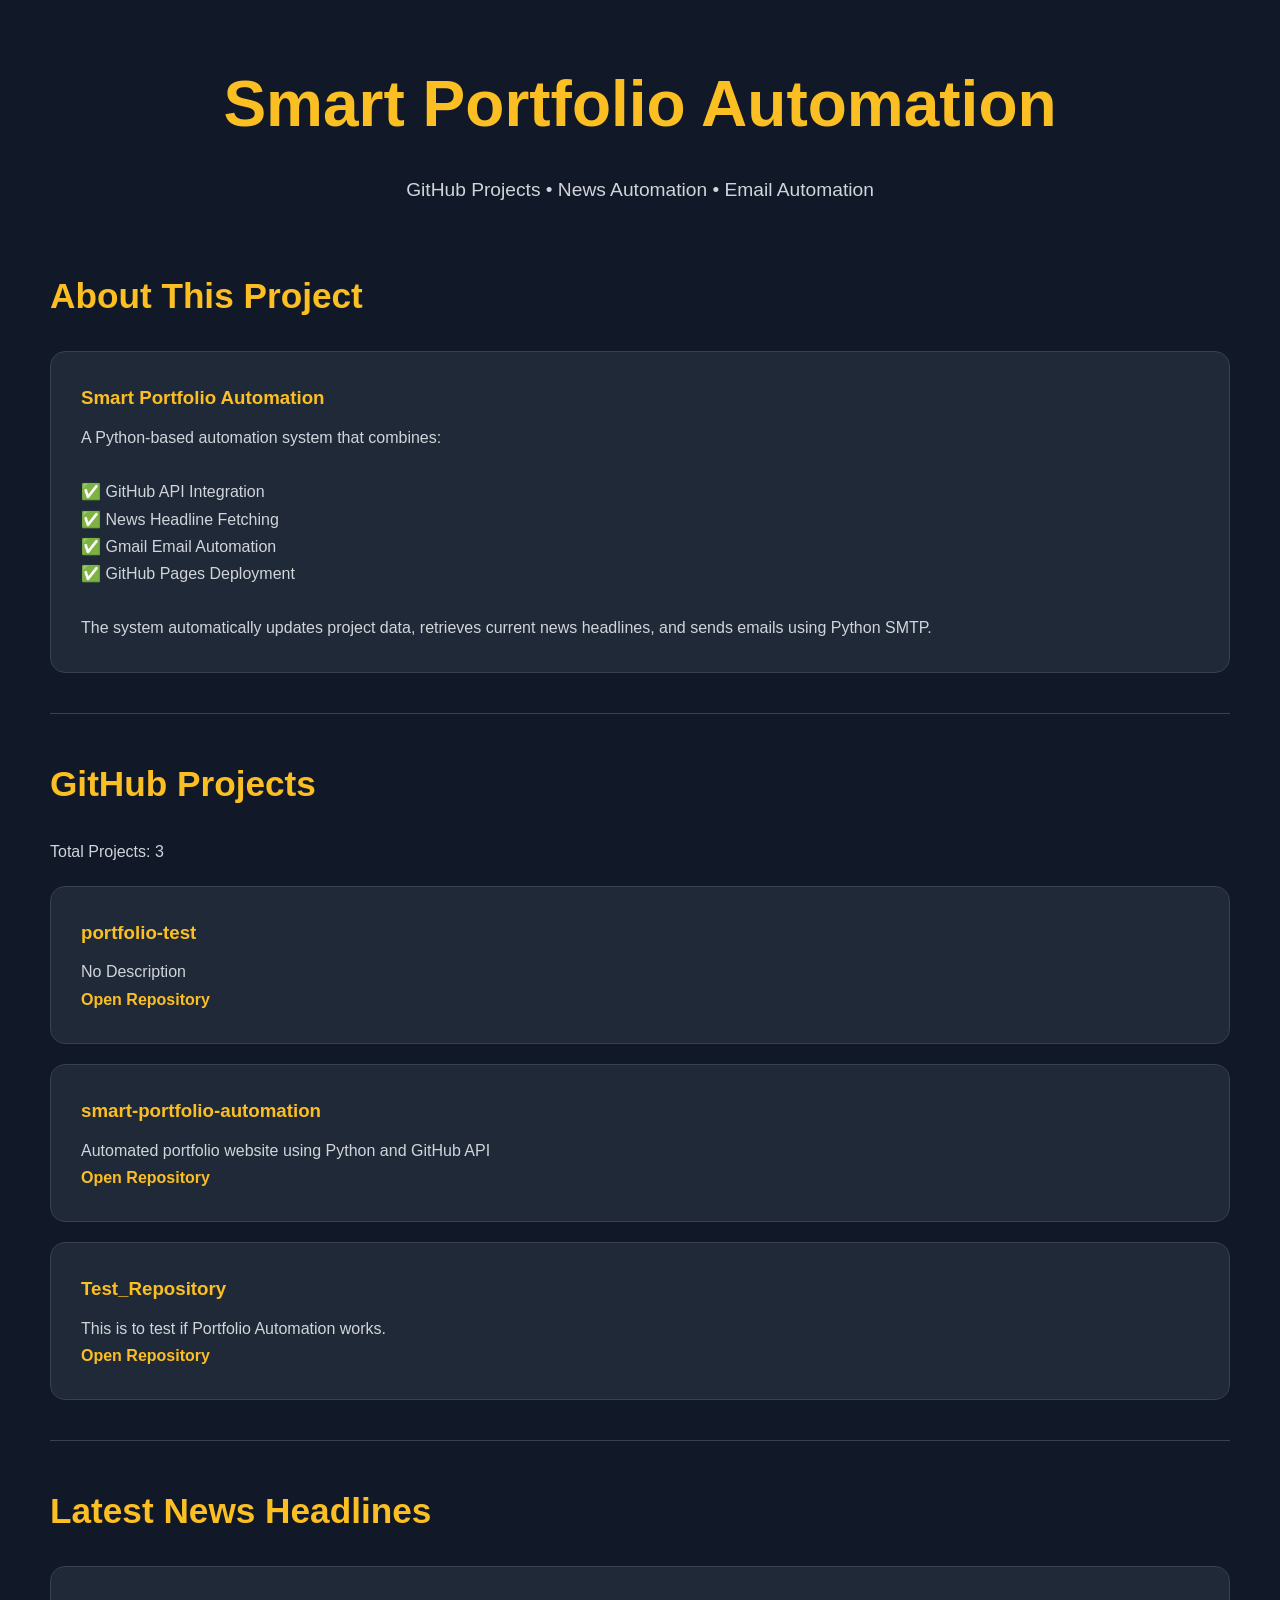
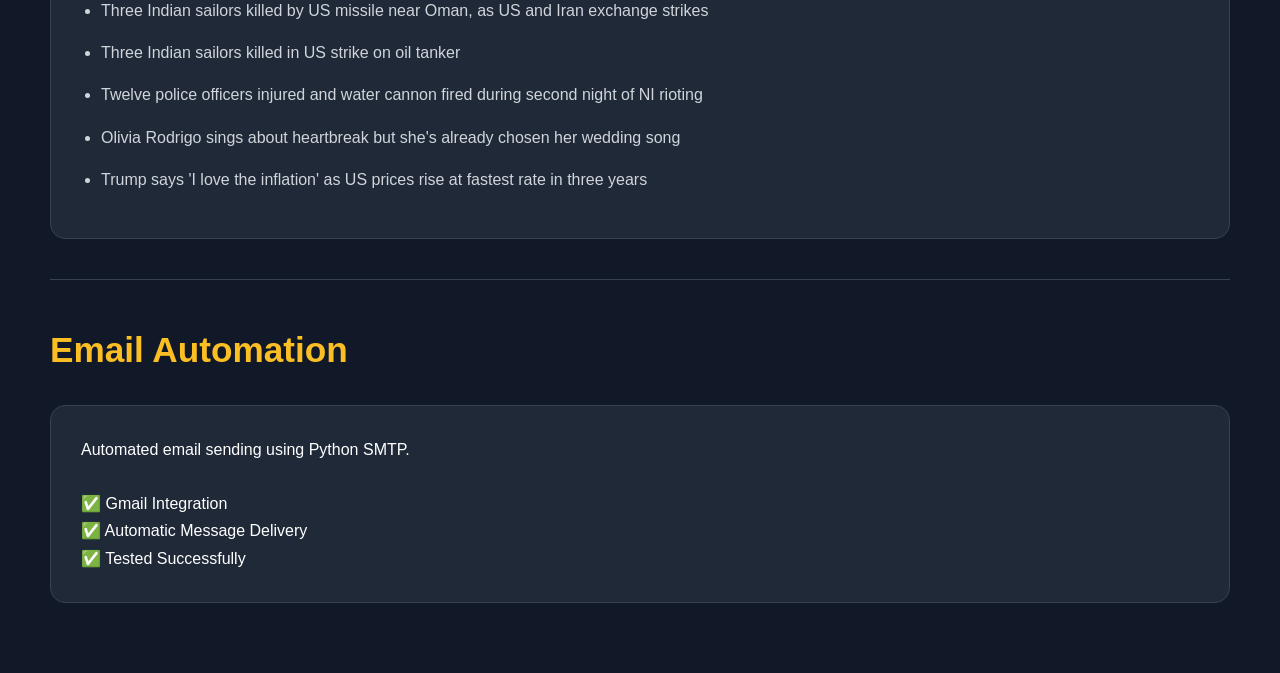
==== index.html @ f4a02d8a "Add project description card" ====
<!DOCTYPE html>
<html>

<head>

<title>
Smart Portfolio Automation
</title>

<link
rel="stylesheet"
href="style.css">

</head>

<body>

<header class="hero">

<h1>
Smart Portfolio Automation
</h1>

<p class="subtitle">
GitHub Projects • News Automation • Email Automation
</p>

</header>

<!-- ABOUT PROJECT -->

<section>

<h2>
About This Project
</h2>

<div class="project-card">

<h3>
Smart Portfolio Automation
</h3>

<p>
A Python-based automation system that combines:
</p>

<br>

<p>✅ GitHub API Integration</p>
<p>✅ News Headline Fetching</p>
<p>✅ Gmail Email Automation</p>
<p>✅ GitHub Pages Deployment</p>

<br>

<p>
The system automatically updates project data, retrieves current news headlines, and sends emails using Python SMTP.
</p>

</div>

</section>

<hr>

<!-- GITHUB PROJECTS -->

<section>

<h2>
GitHub Projects
</h2>

<p id="count"></p>

<div id="projects-container">
</div>

</section>

<hr>

<!-- NEWS -->

<section>

<h2>
Latest News Headlines
</h2>

<div id="news-container">
</div>

</section>

<hr>

<!-- EMAIL AUTOMATION -->

<section>

<h2>
Email Automation
</h2>

<div class="email-box">

<p>
Automated email sending using Python SMTP.
</p>

<br>

<p>✅ Gmail Integration</p>
<p>✅ Automatic Message Delivery</p>
<p>✅ Tested Successfully</p>

</div>

</section>

<script src="script.js"></script>

</body>

</html>
---- style.css ----
*{
margin:0;
padding:0;
box-sizing:border-box;
}

body{

font-family:Segoe UI,sans-serif;

background:#111827;

color:white;

line-height:1.7;

padding:50px;

}

.hero{

text-align:center;

margin-bottom:60px;

}

.hero h1{

font-size:4rem;

color:#fbbf24;

margin-bottom:15px;

}

.subtitle{

font-size:1.2rem;

color:#d1d5db;

}

h2{

margin-bottom:25px;

color:#fbbf24;

font-size:2.2rem;

}

#count{

margin-bottom:20px;

color:#d1d5db;

}

.project-card,
.email-box{

background:#1f2937;

padding:30px;

border-radius:15px;

border:1px solid #374151;

margin-bottom:20px;

transition:0.3s;

}

.project-card:hover{

transform:translateY(-5px);

}

.project-card h3{

color:#fbbf24;

margin-bottom:10px;

}

.project-card p{

color:#d1d5db;

}

a{

color:#fbbf24;

text-decoration:none;

font-weight:bold;

}

ul{

padding-left:20px;

}

li{

margin-bottom:15px;

color:#d1d5db;

}

hr{

border:none;

height:1px;

background:#374151;

margin:40px 0;

}

@media(max-width:768px){

.hero h1{

font-size:2.5rem;

}

h2{

font-size:1.8rem;

}

}
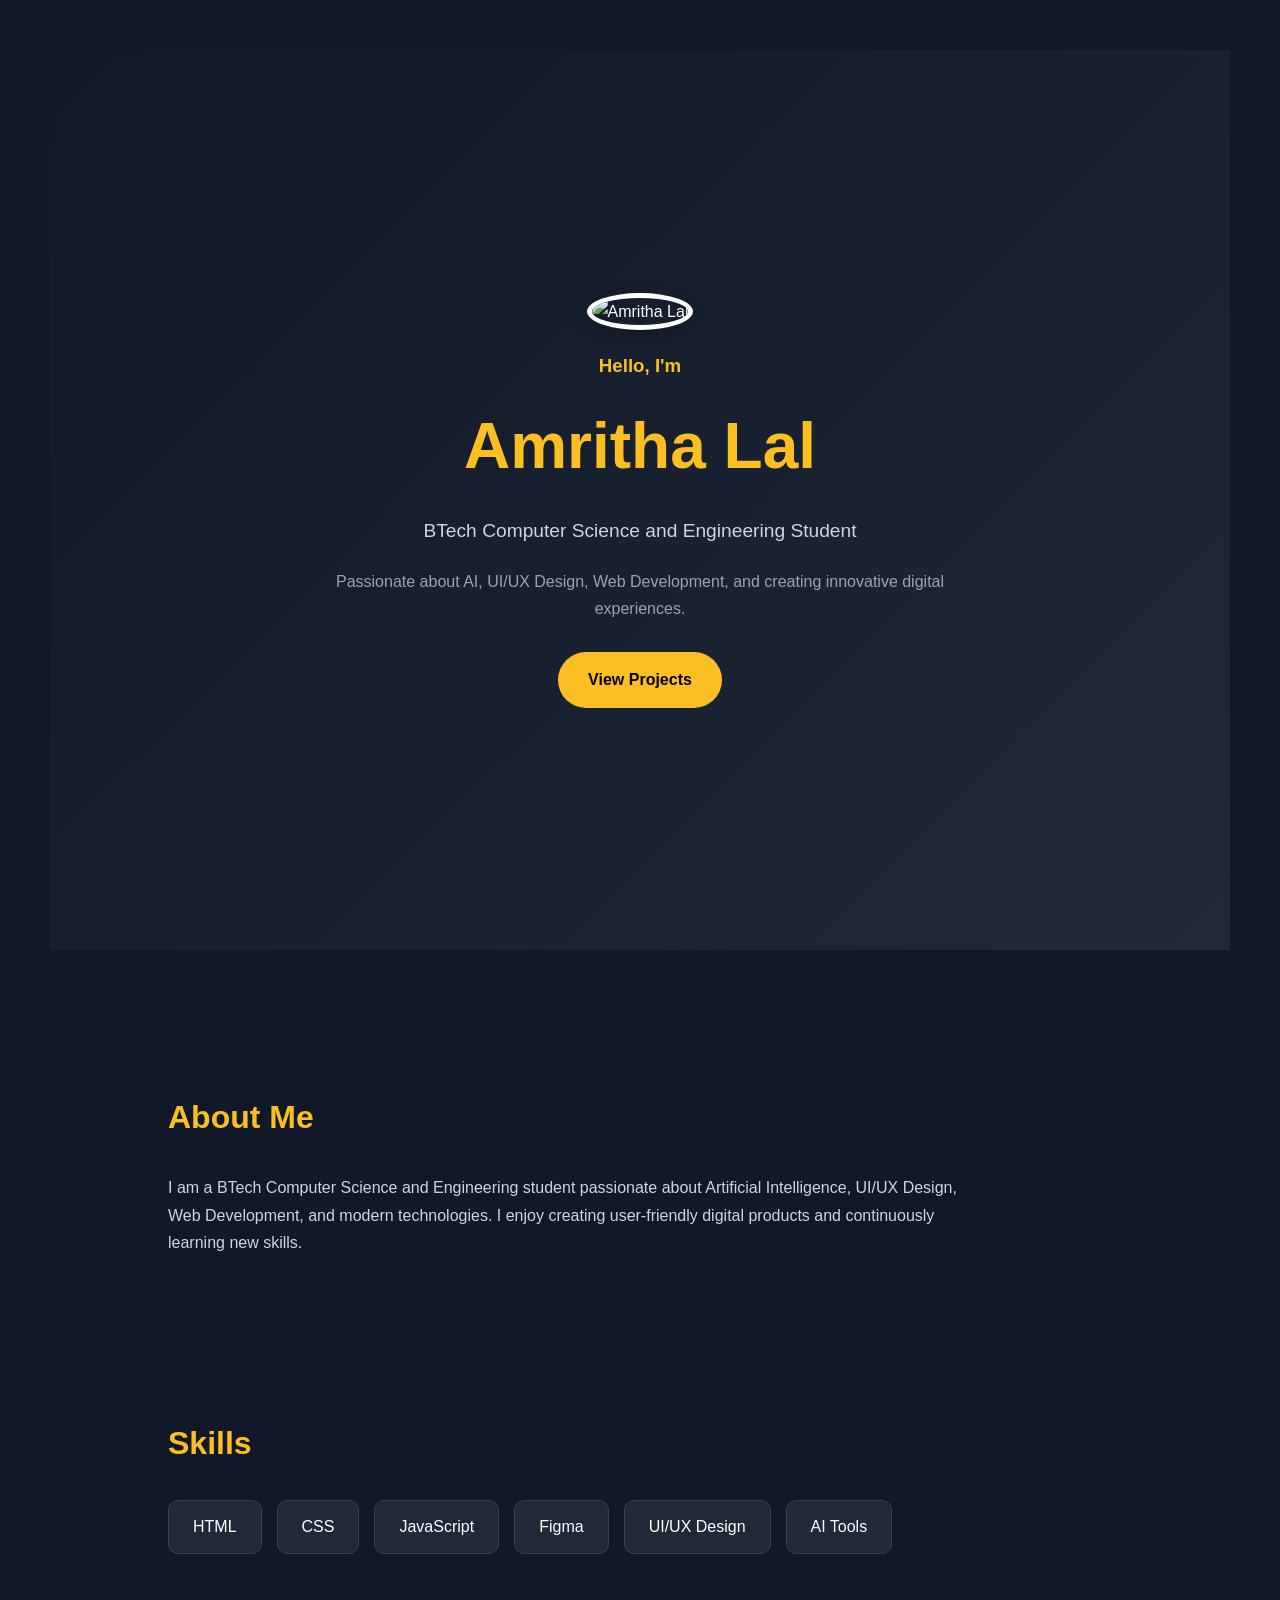
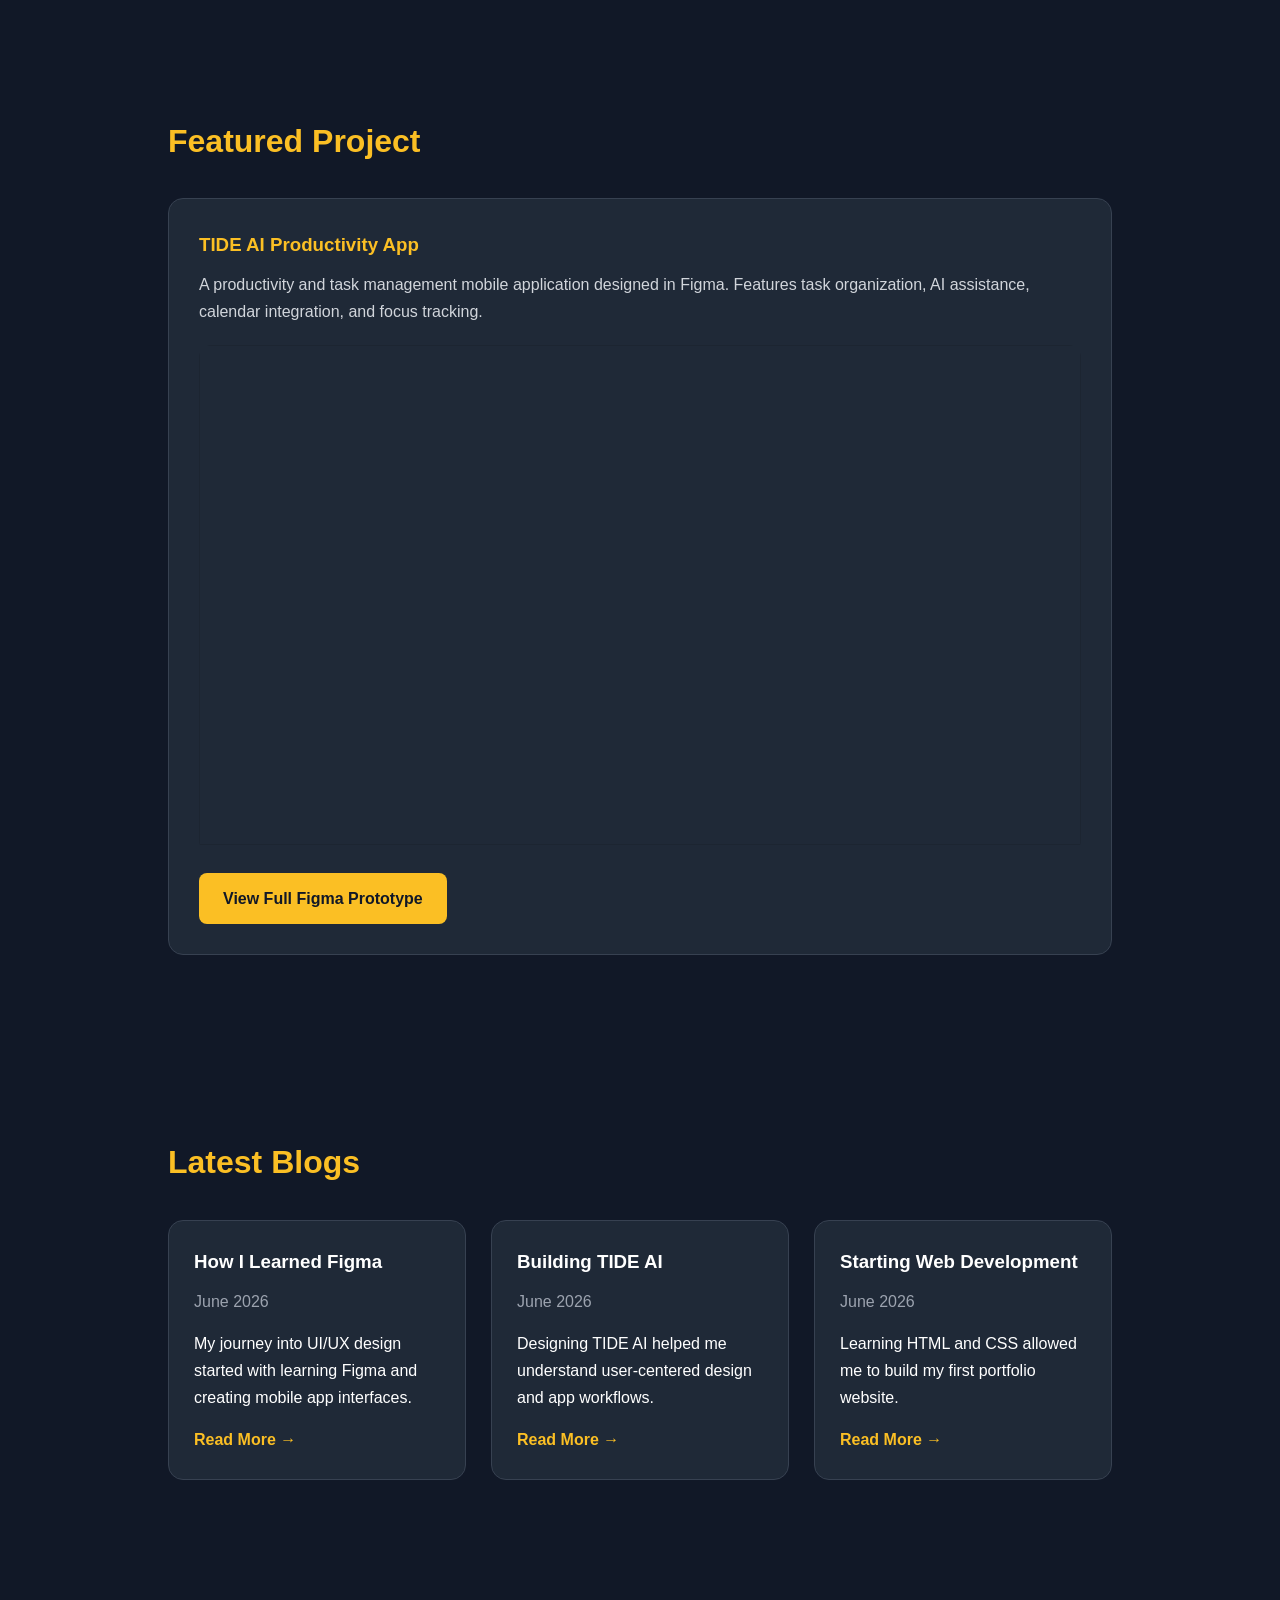
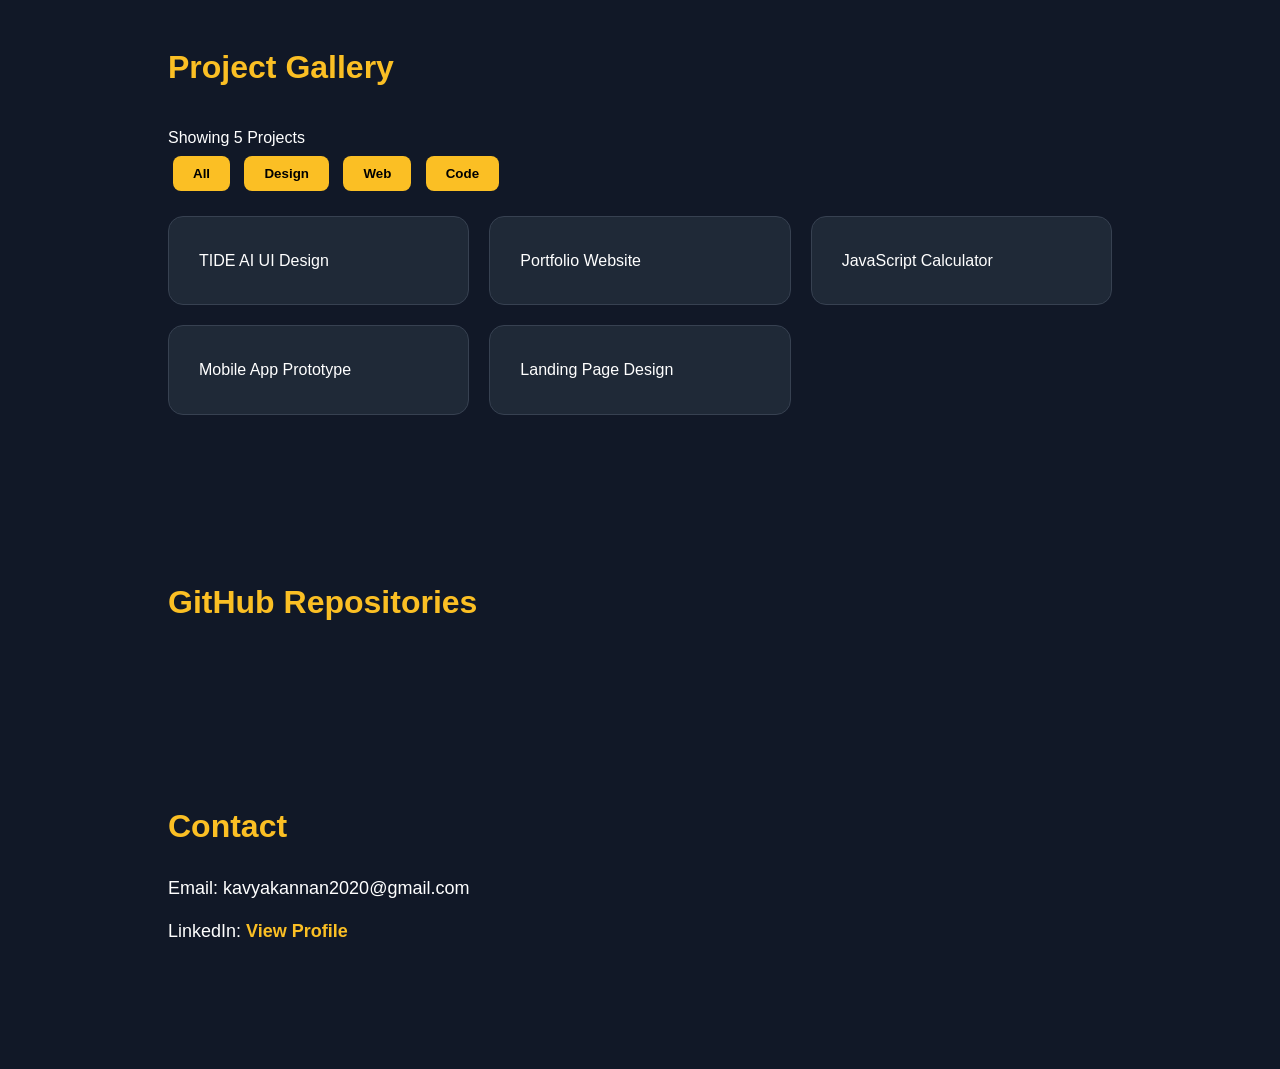
==== commit 73ebb32f: "Session 3 Project Complete" ====
--- a/index.html
+++ b/index.html
@@ -1,127 +1,251 @@
 <!DOCTYPE html>
-<html>
-
+<html lang="en">
 <head>
-
-<title>
-Smart Portfolio Automation
-</title>
-
-<link
-rel="stylesheet"
-href="style.css">
-
+    <meta charset="UTF-8">
+    <meta name="viewport" content="width=device-width, initial-scale=1.0">
+    <title>Amritha Lal | Portfolio</title>
+    <link rel="stylesheet" href="style.css">
 </head>
-
 <body>
 
-<header class="hero">
-
-<h1>
-Smart Portfolio Automation
-</h1>
-
-<p class="subtitle">
-GitHub Projects • News Automation • Email Automation
-</p>
-
-</header>
-
-<!-- ABOUT PROJECT -->
-
-<section>
-
-<h2>
-About This Project
-</h2>
-
-<div class="project-card">
-
-<h3>
-Smart Portfolio Automation
-</h3>
-
-<p>
-A Python-based automation system that combines:
-</p>
-
-<br>
-
-<p>✅ GitHub API Integration</p>
-<p>✅ News Headline Fetching</p>
-<p>✅ Gmail Email Automation</p>
-<p>✅ GitHub Pages Deployment</p>
-
-<br>
-
-<p>
-The system automatically updates project data, retrieves current news headlines, and sends emails using Python SMTP.
-</p>
-
-</div>
-
+    <!-- HERO SECTION -->
+    <header class="hero">
+
+        <div class="hero-content">
+            <img src="profile.jpeg" alt="Amritha Lal" class="profile-image">
+            <h3>Hello, I'm</h3>
+            <h1>Amritha Lal</h1>
+
+            <p class="subtitle">
+                BTech Computer Science and Engineering Student
+            </p>
+
+            <p class="description">
+                Passionate about AI, UI/UX Design, Web Development,
+                and creating innovative digital experiences.
+            </p>
+
+            <a href="#projects" class="btn">
+                View Projects
+            </a>
+        </div>
+
+    </header>
+
+    <!-- ABOUT -->
+
+    <section id="about">
+
+        <h2>About Me</h2>
+
+        <p>
+            I am a BTech Computer Science and Engineering student passionate
+            about Artificial Intelligence, UI/UX Design,
+            Web Development, and modern technologies.
+            I enjoy creating user-friendly digital products
+            and continuously learning new skills.
+        </p>
+
+    </section>
+
+    <!-- SKILLS -->
+
+    <section id="skills">
+
+        <h2>Skills</h2>
+
+        <div class="skills-container">
+
+            <div class="skill">HTML</div>
+
+            <div class="skill">CSS</div>
+
+            <div class="skill">JavaScript</div>
+
+            <div class="skill">Figma</div>
+
+            <div class="skill">UI/UX Design</div>
+
+            <div class="skill">AI Tools</div>
+
+        </div>
+
+    </section>
+
+    <!-- PROJECT -->
+
+    <section id="projects">
+    <h2>Featured Project</h2>
+
+    <div class="project-card">
+
+        <h3>TIDE AI Productivity App</h3>
+
+        <p>
+            A productivity and task management mobile application
+            designed in Figma. Features task organization,
+            AI assistance, calendar integration, and focus tracking.
+        </p>
+
+        <div class="figma-preview">
+
+            <iframe
+                style="border: 1px solid rgba(0, 0, 0, 0.1);"
+                width="100%"
+                height="500"
+                src="https://embed.figma.com/design/kpO2kgV4t8F4c7UtxzpfM2/Session-1?node-id=0-1&embed-host=share"
+                allowfullscreen>
+            </iframe>
+
+        </div>
+
+        <a href="https://www.figma.com/design/kpO2kgV4t8F4c7UtxzpfM2/Session-1?node-id=0-1&t=EP7rUoiuEXDJyoT5-1"
+           target="_blank"
+           class="figma-btn">
+           View Full Figma Prototype
+        </a>
+
+    </div>
 </section>
 
-<hr>
-
-<!-- GITHUB PROJECTS -->
-
-<section>
-
-<h2>
-GitHub Projects
-</h2>
-
-<p id="count"></p>
-
-<div id="projects-container">
-</div>
+    <!-- BLOG -->
+
+    <section id="blog">
+
+        <h2>Latest Blogs</h2>
+
+        <div class="blog-grid">
+
+            <div class="blog-card">
+
+                <h3>How I Learned Figma</h3>
+
+                <p class="date">June 2026</p>
+
+                <p>
+                    My journey into UI/UX design started
+                    with learning Figma and creating
+                    mobile app interfaces.
+                </p>
+
+                <a href="#">Read More →</a>
+
+            </div>
+
+            <div class="blog-card">
+
+                <h3>Building TIDE AI</h3>
+
+                <p class="date">June 2026</p>
+
+                <p>
+                    Designing TIDE AI helped me understand
+                    user-centered design and app workflows.
+                </p>
+
+                <a href="#">Read More →</a>
+
+            </div>
+
+            <div class="blog-card">
+
+                <h3>Starting Web Development</h3>
+
+                <p class="date">June 2026</p>
+
+                <p>
+                    Learning HTML and CSS allowed me
+                    to build my first portfolio website.
+                </p>
+
+                <a href="#">Read More →</a>
+
+            </div>
+
+        </div>
+
+    </section>
+
+    <section id="gallery">
+
+    <h2>Project Gallery</h2>
+
+    <p id="project-count"></p>
+
+    <div class="filter-buttons">
+
+        <button onclick="filterProjects('all')">
+            All
+        </button>
+
+        <button onclick="filterProjects('design')">
+            Design
+        </button>
+
+        <button onclick="filterProjects('web')">
+            Web
+        </button>
+
+        <button onclick="filterProjects('code')">
+            Code
+        </button>
+
+    </div>
+
+    <div class="gallery-grid">
+
+        <div class="gallery-card design">
+            TIDE AI UI Design
+        </div>
+
+        <div class="gallery-card web">
+            Portfolio Website
+        </div>
+
+        <div class="gallery-card code">
+            JavaScript Calculator
+        </div>
+
+        <div class="gallery-card design">
+            Mobile App Prototype
+        </div>
+
+        <div class="gallery-card web">
+            Landing Page Design
+        </div>
+
+    </div>
 
 </section>
 
-<hr>
-
-<!-- NEWS -->
-
-<section>
-
-<h2>
-Latest News Headlines
-</h2>
-
-<div id="news-container">
-</div>
+<section id="github-projects">
+
+    <h2>GitHub Repositories</h2>
+
+    <p id="repo-count"></p>
+
+    <div id="repo-container"></div>
 
 </section>
-
-<hr>
-
-<!-- EMAIL AUTOMATION -->
-
-<section>
-
-<h2>
-Email Automation
-</h2>
-
-<div class="email-box">
-
-<p>
-Automated email sending using Python SMTP.
-</p>
-
-<br>
-
-<p>✅ Gmail Integration</p>
-<p>✅ Automatic Message Delivery</p>
-<p>✅ Tested Successfully</p>
-
-</div>
-
-</section>
+    <!-- CONTACT -->
+
+    <section id="contact">
+
+        <h2>Contact</h2>
+
+       <div><p>Email: kavyakannan2020@gmail.com</p></div> 
+
+        <div><p>
+    LinkedIn:
+    <a href="https://www.linkedin.com/in/amritha-lal-8558aa262"
+       target="_blank">
+       View Profile
+    </a>
+</p></div> 
+
+
+    </section>
 
 <script src="script.js"></script>
-
 </body>
-
 </html>
--- a/style.css
+++ b/style.css
@@ -1,3 +1,280 @@
+*{
+    margin:0;
+    padding:0;
+    box-sizing:border-box;
+}
+
+html{
+    scroll-behavior:smooth;
+}
+
+body{
+    font-family:Segoe UI, sans-serif;
+    background:#111827;
+    color:white;
+    line-height:1.7;
+}
+
+/* HERO */
+
+.hero{
+    min-height:100vh;
+    display:flex;
+    justify-content:center;
+    align-items:center;
+    text-align:center;
+    padding:40px;
+    background:linear-gradient(
+    135deg,
+    #111827,
+    #1f2937
+    );
+}
+
+.profile-image{
+    width:180px;
+    height:180px;
+    object-fit:cover;
+    border-radius:50%;
+    border:5px solid #ffffff;
+    box-shadow:0 4px 15px rgba(0,0,0,0.2);
+    margin-bottom:20px;
+}
+
+.hero-content{
+    max-width:700px;
+     color:white;
+}
+
+.hero h3{
+    color:#fbbf24;
+    margin-bottom:10px;
+}
+
+.hero h1{
+    font-size:4rem;
+    margin-bottom:15px;
+}
+
+.subtitle{
+    font-size:1.4rem;
+    color:#d1d5db;
+}
+
+.description{
+    margin-top:20px;
+    margin-bottom:30px;
+    color:#9ca3af;
+}
+
+.btn{
+    display:inline-block;
+    padding:14px 30px;
+    background:#fbbf24;
+    color:black;
+    text-decoration:none;
+    border-radius:30px;
+    font-weight:bold;
+}
+
+/* SECTIONS */
+
+section{
+    padding:80px 10%;
+}
+
+section h2{
+    margin-bottom:30px;
+    font-size:2rem;
+    color:#fbbf24;
+}
+
+/* ABOUT */
+
+#about p{
+    max-width:800px;
+    color:#d1d5db;
+}
+
+/* SKILLS */
+
+.skills-container{
+    display:flex;
+    flex-wrap:wrap;
+    gap:15px;
+}
+
+.skill{
+    background:#1f2937;
+    padding:12px 24px;
+    border-radius:10px;
+    border:1px solid #374151;
+}
+
+/* PROJECT */
+
+.project-card{
+    background:#1f2937;
+    padding:25px;
+    border-radius:15px;
+    border:1px solid #374151;
+}
+
+.project-card h3{
+    margin-bottom:15px;
+    color:#fbbf24;
+}
+
+/* BLOG */
+
+.blog-grid{
+    display:grid;
+    grid-template-columns:
+    repeat(auto-fit,minmax(280px,1fr));
+    gap:25px;
+}
+
+.blog-card{
+    background:#1f2937;
+    padding:25px;
+    border-radius:15px;
+    border:1px solid #374151;
+    transition:0.3s;
+}
+
+.blog-card:hover{
+    transform:translateY(-5px);
+}
+
+.blog-card h3{
+    margin-bottom:10px;
+}
+
+.date{
+    color:#9ca3af;
+    margin-bottom:15px;
+}
+
+.blog-card a{
+    display:inline-block;
+    margin-top:15px;
+    color:#fbbf24;
+    text-decoration:none;
+    font-weight:bold;
+}
+
+/* CONTACT */
+
+/* CONTACT SECTION */
+
+#contact{
+    padding: 60px 10%;
+}
+
+#contact h2{
+    color: #fbbf24;
+    margin-bottom: 20px;
+}
+
+#contact p{
+    margin-bottom: 12px;
+    font-size: 18px;
+}
+
+#contact a{
+    color: #fbbf24;
+    text-decoration: none;
+}
+
+#contact a:hover{
+    text-decoration: underline;
+}
+
+/* MOBILE */
+
+@media(max-width:768px){
+
+.hero h1{
+    font-size:2.5rem;
+}
+
+.subtitle{
+    font-size:1.1rem;
+}
+
+section{
+    padding:60px 8%;
+}
+
+}
+/* GALLERY */
+
+.filter-buttons{
+    margin-bottom:20px;
+}
+
+.filter-buttons button{
+    padding:10px 20px;
+    margin:5px;
+    border:none;
+    border-radius:8px;
+    cursor:pointer;
+    background:#fbbf24;
+    font-weight:bold;
+}
+
+.gallery-grid{
+    display:grid;
+    grid-template-columns:
+    repeat(auto-fit,minmax(250px,1fr));
+    gap:20px;
+}
+
+.gallery-card{
+    background:#1f2937;
+    padding:30px;
+    border-radius:15px;
+    border:1px solid #374151;
+    transition:0.3s;
+}
+
+.gallery-card{
+    background:#1f2937;
+    padding:30px;
+    border-radius:15px;
+    border:1px solid #374151;
+    transition:all 0.4s ease;
+}
+
+.hide{
+    opacity:0;
+    transform:scale(0.9);
+    pointer-events:none;
+    position:absolute;
+}
+/* FIGMA EMBED */
+
+.figma-preview{
+    margin-top:20px;
+    margin-bottom:20px;
+    border-radius:12px;
+    overflow:hidden;
+}
+
+.figma-btn{
+    display:inline-block;
+    background:#fbbf24;
+    color:#111827;
+    text-decoration:none;
+    padding:12px 24px;
+    border-radius:8px;
+    font-weight:bold;
+    transition:0.3s;
+}
+
+.figma-btn:hover{
+    transform:translateY(-2px);
+}
 *{
 margin:0;
 padding:0;
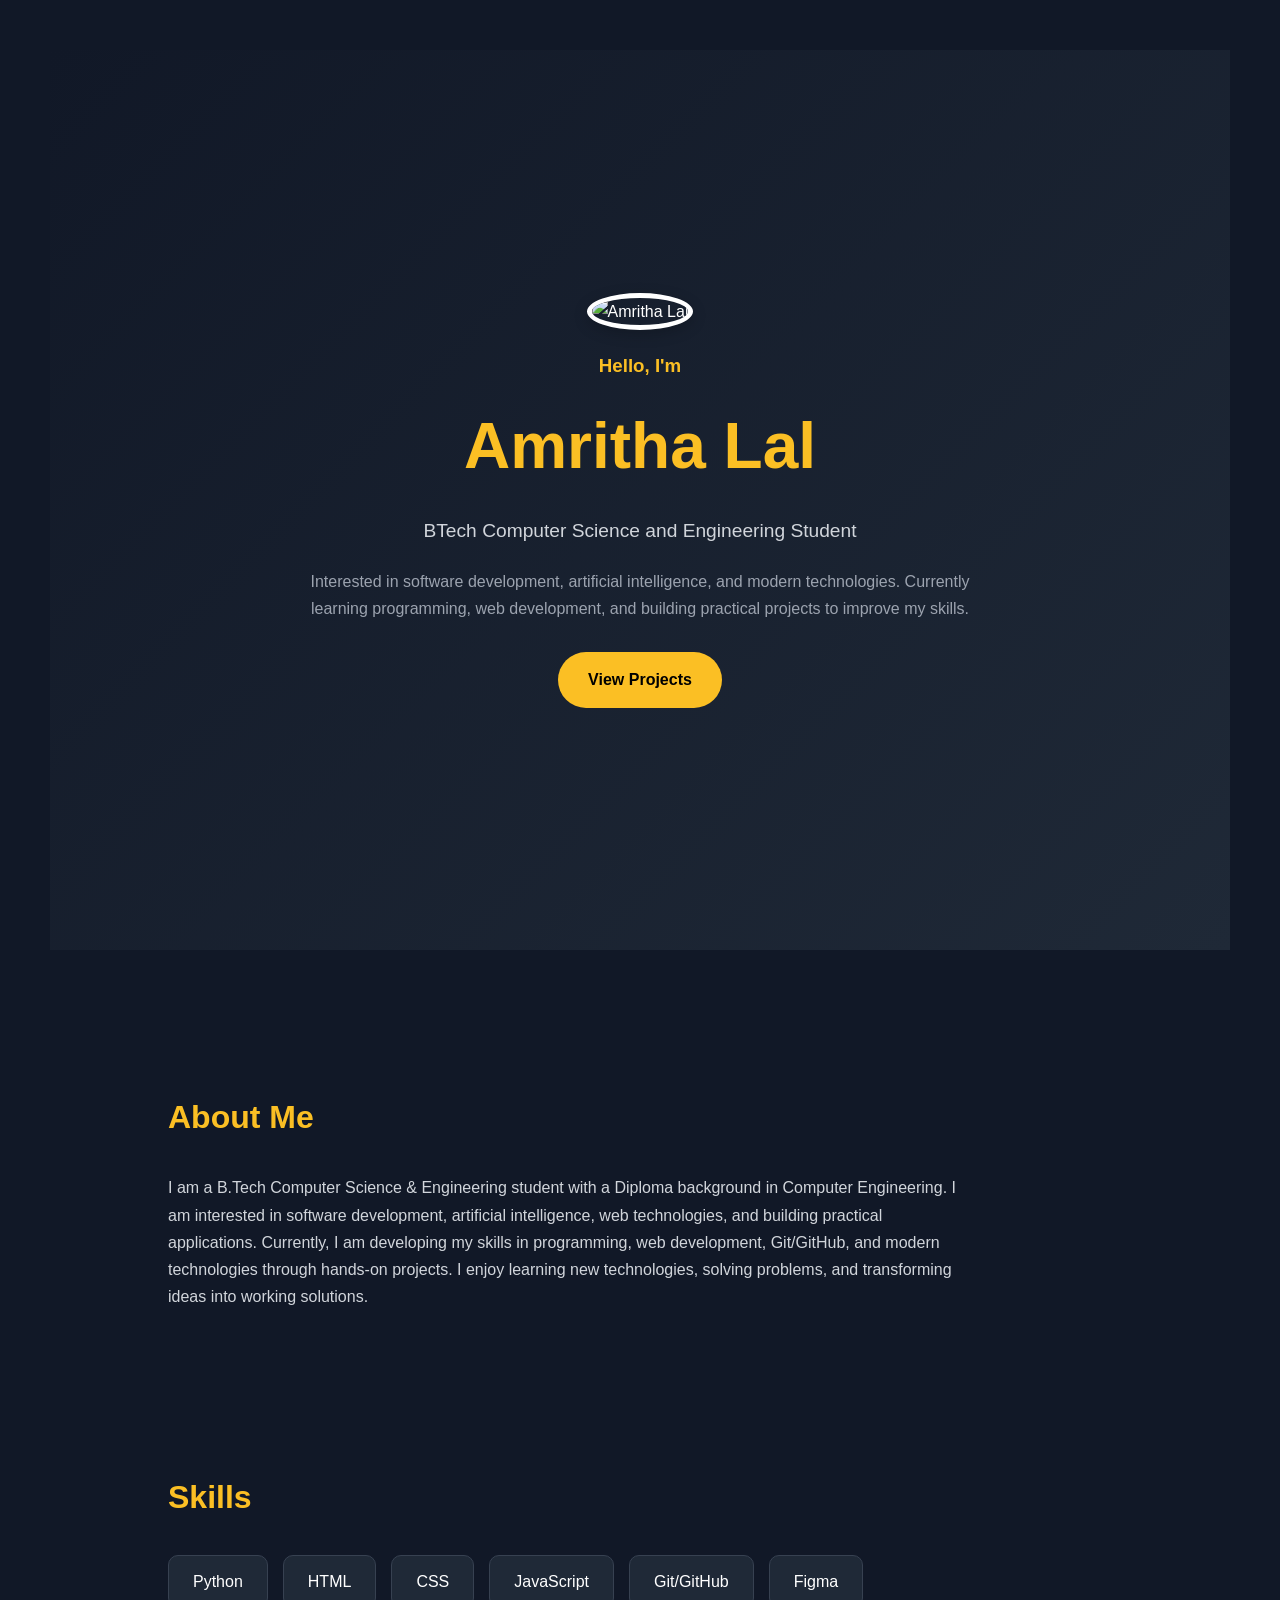
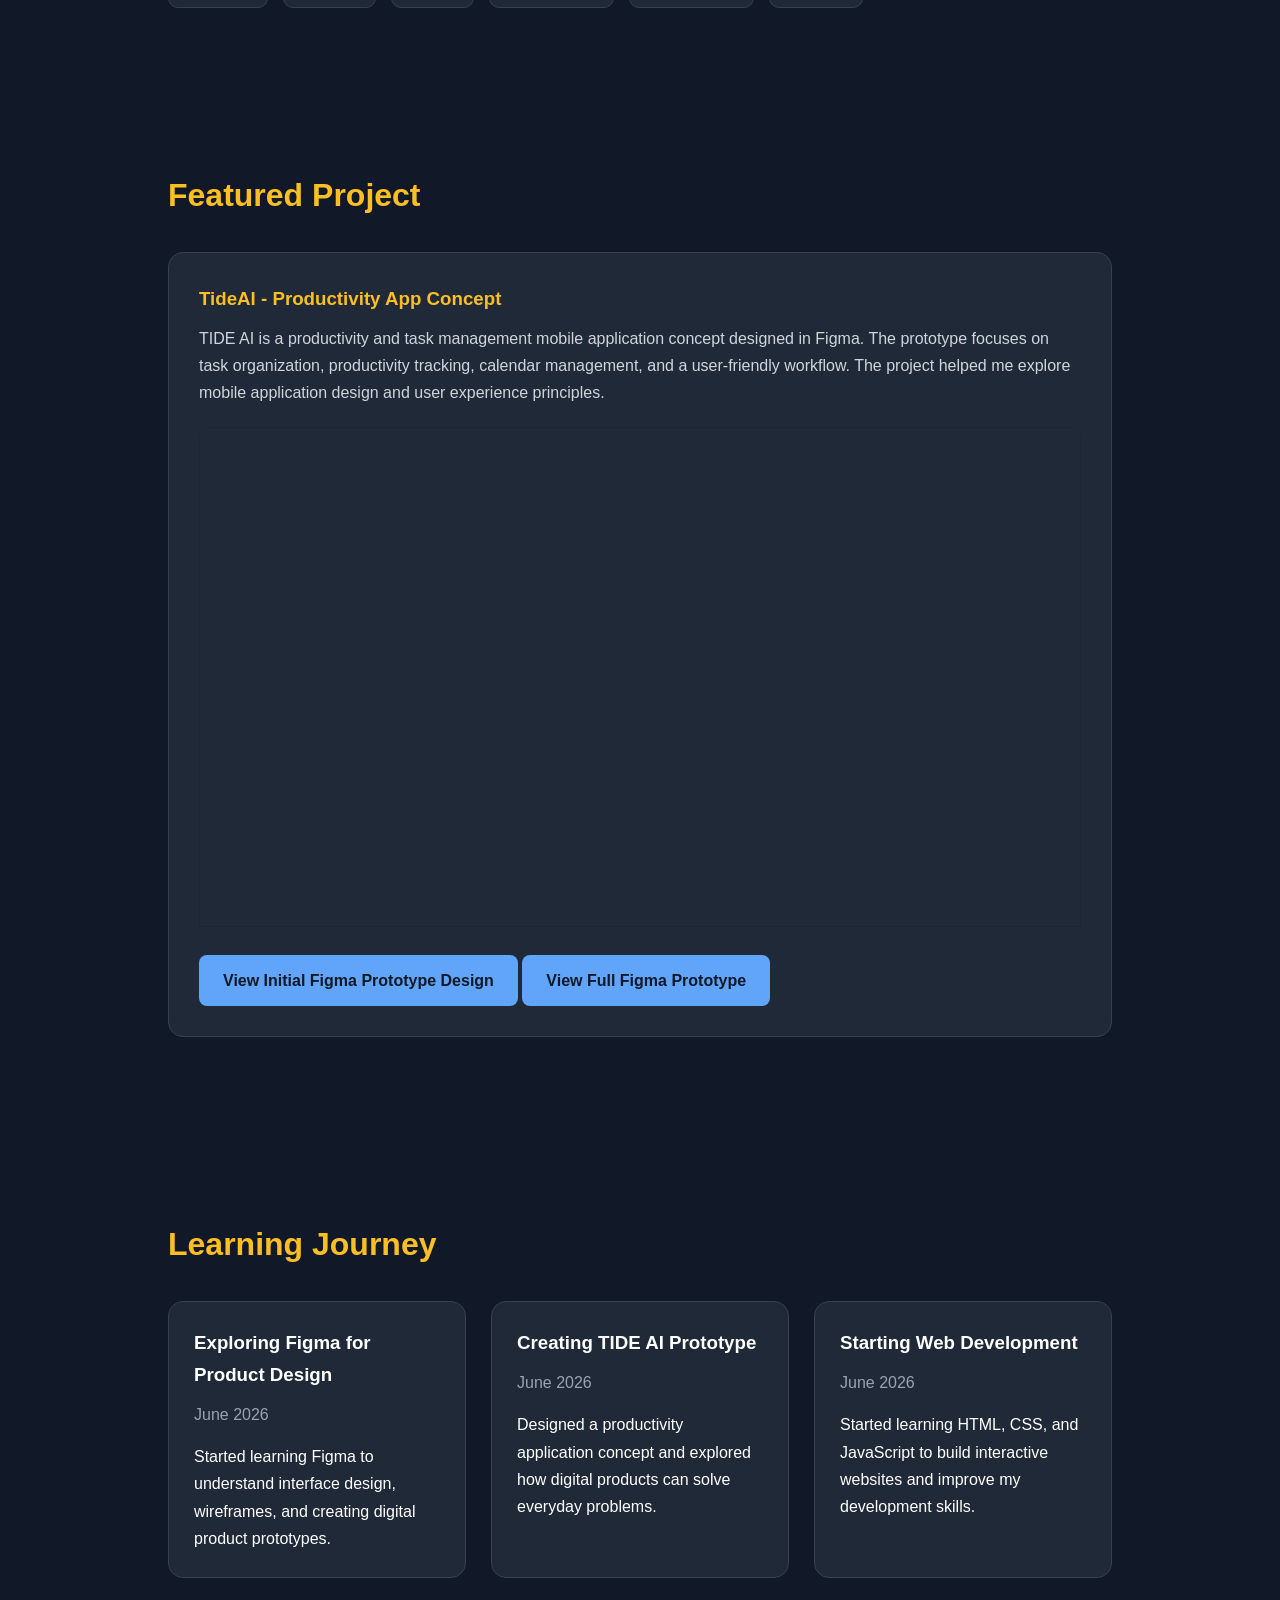
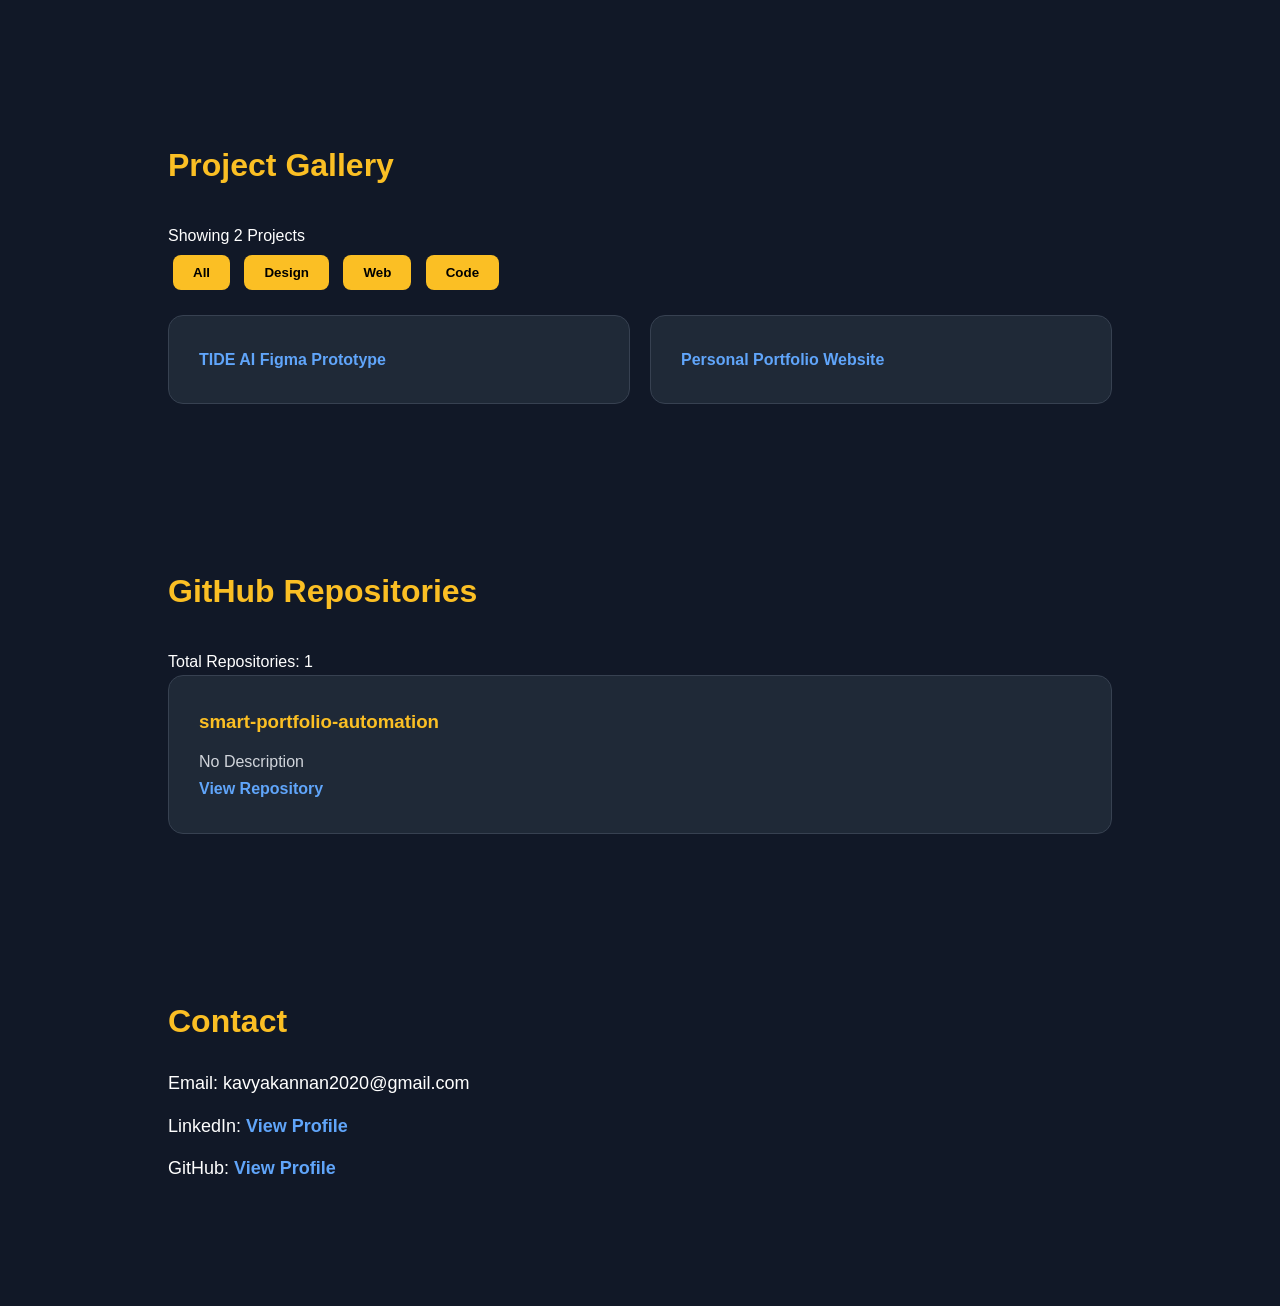
==== commit 28c96f53: "Update index.html" ====
--- a/index.html
+++ b/index.html
@@ -21,8 +21,8 @@
             </p>
 
             <p class="description">
-                Passionate about AI, UI/UX Design, Web Development,
-                and creating innovative digital experiences.
+                Interested in software development, artificial intelligence, and modern technologies.
+Currently learning programming, web development, and building practical projects to improve my skills.
             </p>
 
             <a href="#projects" class="btn">
@@ -39,11 +39,19 @@
         <h2>About Me</h2>
 
         <p>
-            I am a BTech Computer Science and Engineering student passionate
-            about Artificial Intelligence, UI/UX Design,
-            Web Development, and modern technologies.
-            I enjoy creating user-friendly digital products
-            and continuously learning new skills.
+           <p>
+I am a B.Tech Computer Science & Engineering student with a Diploma background
+in Computer Engineering.
+
+I am interested in software development, artificial intelligence,
+web technologies, and building practical applications.
+
+Currently, I am developing my skills in programming, web development,
+Git/GitHub, and modern technologies through hands-on projects.
+
+I enjoy learning new technologies, solving problems, and transforming ideas
+into working solutions.
+</p>
         </p>
 
     </section>
@@ -56,17 +64,17 @@
 
         <div class="skills-container">
 
-            <div class="skill">HTML</div>
-
-            <div class="skill">CSS</div>
-
-            <div class="skill">JavaScript</div>
-
-            <div class="skill">Figma</div>
-
-            <div class="skill">UI/UX Design</div>
-
-            <div class="skill">AI Tools</div>
+            <div class="skill">Python</div>
+
+<div class="skill">HTML</div>
+
+<div class="skill">CSS</div>
+
+<div class="skill">JavaScript</div>
+
+<div class="skill">Git/GitHub</div>
+
+<div class="skill">Figma</div>
 
         </div>
 
@@ -79,12 +87,18 @@
 
     <div class="project-card">
 
-        <h3>TIDE AI Productivity App</h3>
-
+        <h3>TideAI - Productivity App Concept</h3>
         <p>
-            A productivity and task management mobile application
-            designed in Figma. Features task organization,
-            AI assistance, calendar integration, and focus tracking.
+            <p>
+TIDE AI is a productivity and task management mobile application concept
+designed in Figma.
+
+The prototype focuses on task organization, productivity tracking,
+calendar management, and a user-friendly workflow.
+
+The project helped me explore mobile application design and user experience
+principles.
+</p>
         </p>
 
         <div class="figma-preview">
@@ -102,9 +116,14 @@
         <a href="https://www.figma.com/design/kpO2kgV4t8F4c7UtxzpfM2/Session-1?node-id=0-1&t=EP7rUoiuEXDJyoT5-1"
            target="_blank"
            class="figma-btn">
-           View Full Figma Prototype
+           View Initial Figma Prototype Design
         </a>
 
+        <a href="https://flutlab.io/editor/5d6a2f70-1c2f-412c-8f25-de19f62e05c2"
+           target="_blank"
+           class="figma-btn">
+           View Full Figma Prototype 
+        </a>
     </div>
 </section>
 
@@ -112,38 +131,33 @@
 
     <section id="blog">
 
-        <h2>Latest Blogs</h2>
+        <h2>Learning Journey</h2>
 
         <div class="blog-grid">
 
             <div class="blog-card">
 
-                <h3>How I Learned Figma</h3>
+                <h3>Exploring Figma for Product Design</h3>
 
                 <p class="date">June 2026</p>
 
                 <p>
-                    My journey into UI/UX design started
-                    with learning Figma and creating
-                    mobile app interfaces.
-                </p>
-
-                <a href="#">Read More →</a>
+Started learning Figma to understand interface design,
+wireframes, and creating digital product prototypes.
+</p>
 
             </div>
 
             <div class="blog-card">
 
-                <h3>Building TIDE AI</h3>
+               <h3>Creating TIDE AI Prototype</h3>
 
                 <p class="date">June 2026</p>
 
                 <p>
-                    Designing TIDE AI helped me understand
-                    user-centered design and app workflows.
-                </p>
-
-                <a href="#">Read More →</a>
+Designed a productivity application concept and explored
+how digital products can solve everyday problems.
+</p>
 
             </div>
 
@@ -154,11 +168,9 @@
                 <p class="date">June 2026</p>
 
                 <p>
-                    Learning HTML and CSS allowed me
-                    to build my first portfolio website.
-                </p>
-
-                <a href="#">Read More →</a>
+Started learning HTML, CSS, and JavaScript to build
+interactive websites and improve my development skills.
+</p>
 
             </div>
 
@@ -194,27 +206,18 @@
 
     <div class="gallery-grid">
 
-        <div class="gallery-card design">
-            TIDE AI UI Design
-        </div>
-
-        <div class="gallery-card web">
-            Portfolio Website
-        </div>
-
-        <div class="gallery-card code">
-            JavaScript Calculator
-        </div>
-
-        <div class="gallery-card design">
-            Mobile App Prototype
-        </div>
-
-        <div class="gallery-card web">
-            Landing Page Design
-        </div>
-
-    </div>
+       <a href="https://flutlab.io/editor/5d6a2f70-1c2f-412c-8f25-de19f62e05c2" target="_blank">
+<div class="gallery-card design">
+    TIDE AI Figma Prototype
+</div>
+</a>
+
+
+<a href="https://amritha-lal.github.io/smart-portfolio-automation/" target="_blank">
+<div class="gallery-card web">
+Personal Portfolio Website
+</div>
+</a>
 
 </section>
 
@@ -241,11 +244,19 @@
        target="_blank">
        View Profile
     </a>
-</p></div> 
+</p></div>
+        <div>
+<p>
+GitHub:
+<a href="https://github.com/AMRITHA-LAL" target="_blank">
+View Profile
+</a>
+</p>
+</div>
 
 
     </section>
 
 <script src="script.js"></script>
 </body>
-</html>+</html>
--- a/style.css
+++ b/style.css
@@ -158,7 +158,7 @@
 .blog-card a{
     display:inline-block;
     margin-top:15px;
-    color:#fbbf24;
+    color:#60a5fa;
     text-decoration:none;
     font-weight:bold;
 }
@@ -182,7 +182,7 @@
 }
 
 #contact a{
-    color: #fbbf24;
+     color:#60a5fa;
     text-decoration: none;
 }
 
@@ -263,7 +263,7 @@
 
 .figma-btn{
     display:inline-block;
-    background:#fbbf24;
+    background:#60a5fa;
     color:#111827;
     text-decoration:none;
     padding:12px 24px;
@@ -377,13 +377,14 @@
 }
 
 a{
-
-color:#fbbf24;
-
-text-decoration:none;
-
-font-weight:bold;
-
+    color:#60a5fa;
+    text-decoration:none;
+    font-weight:bold;
+    transition:0.3s;
+}
+
+a:hover{
+    color:#93c5fd;
 }
 
 ul{
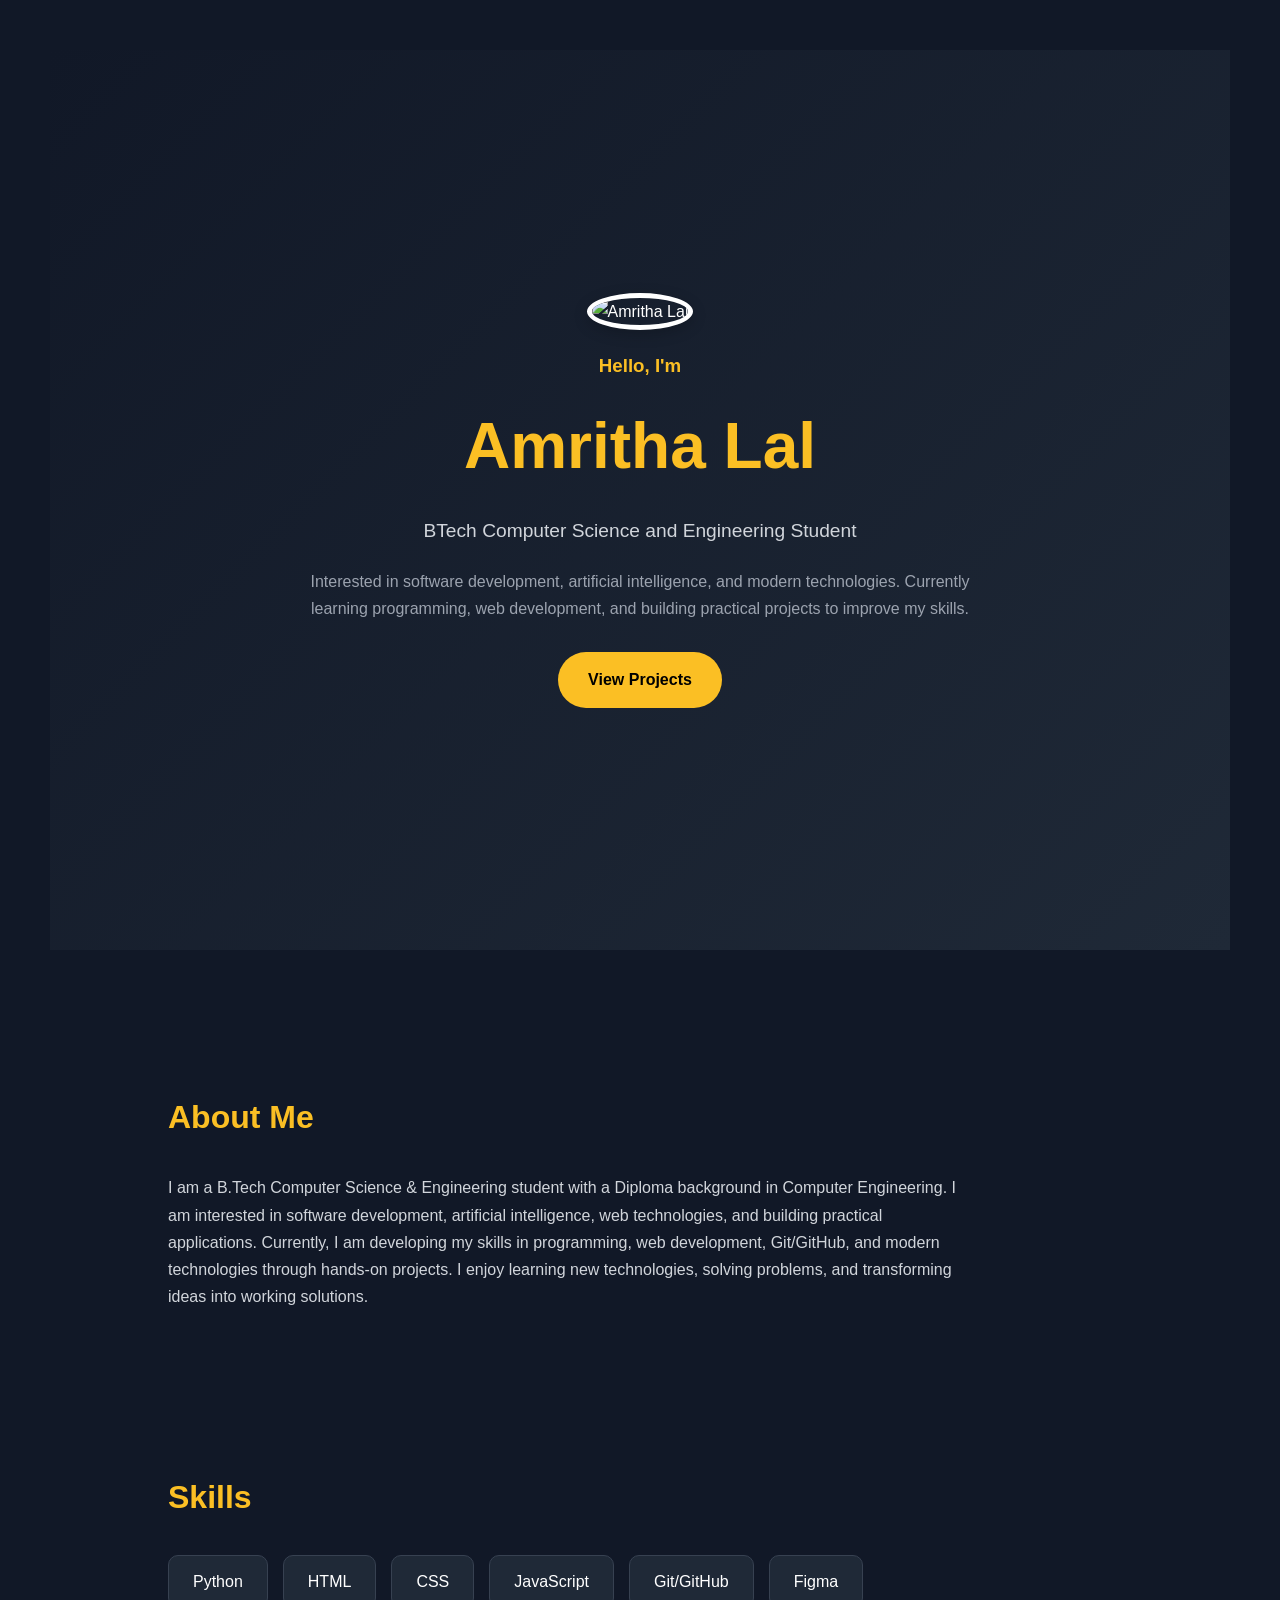
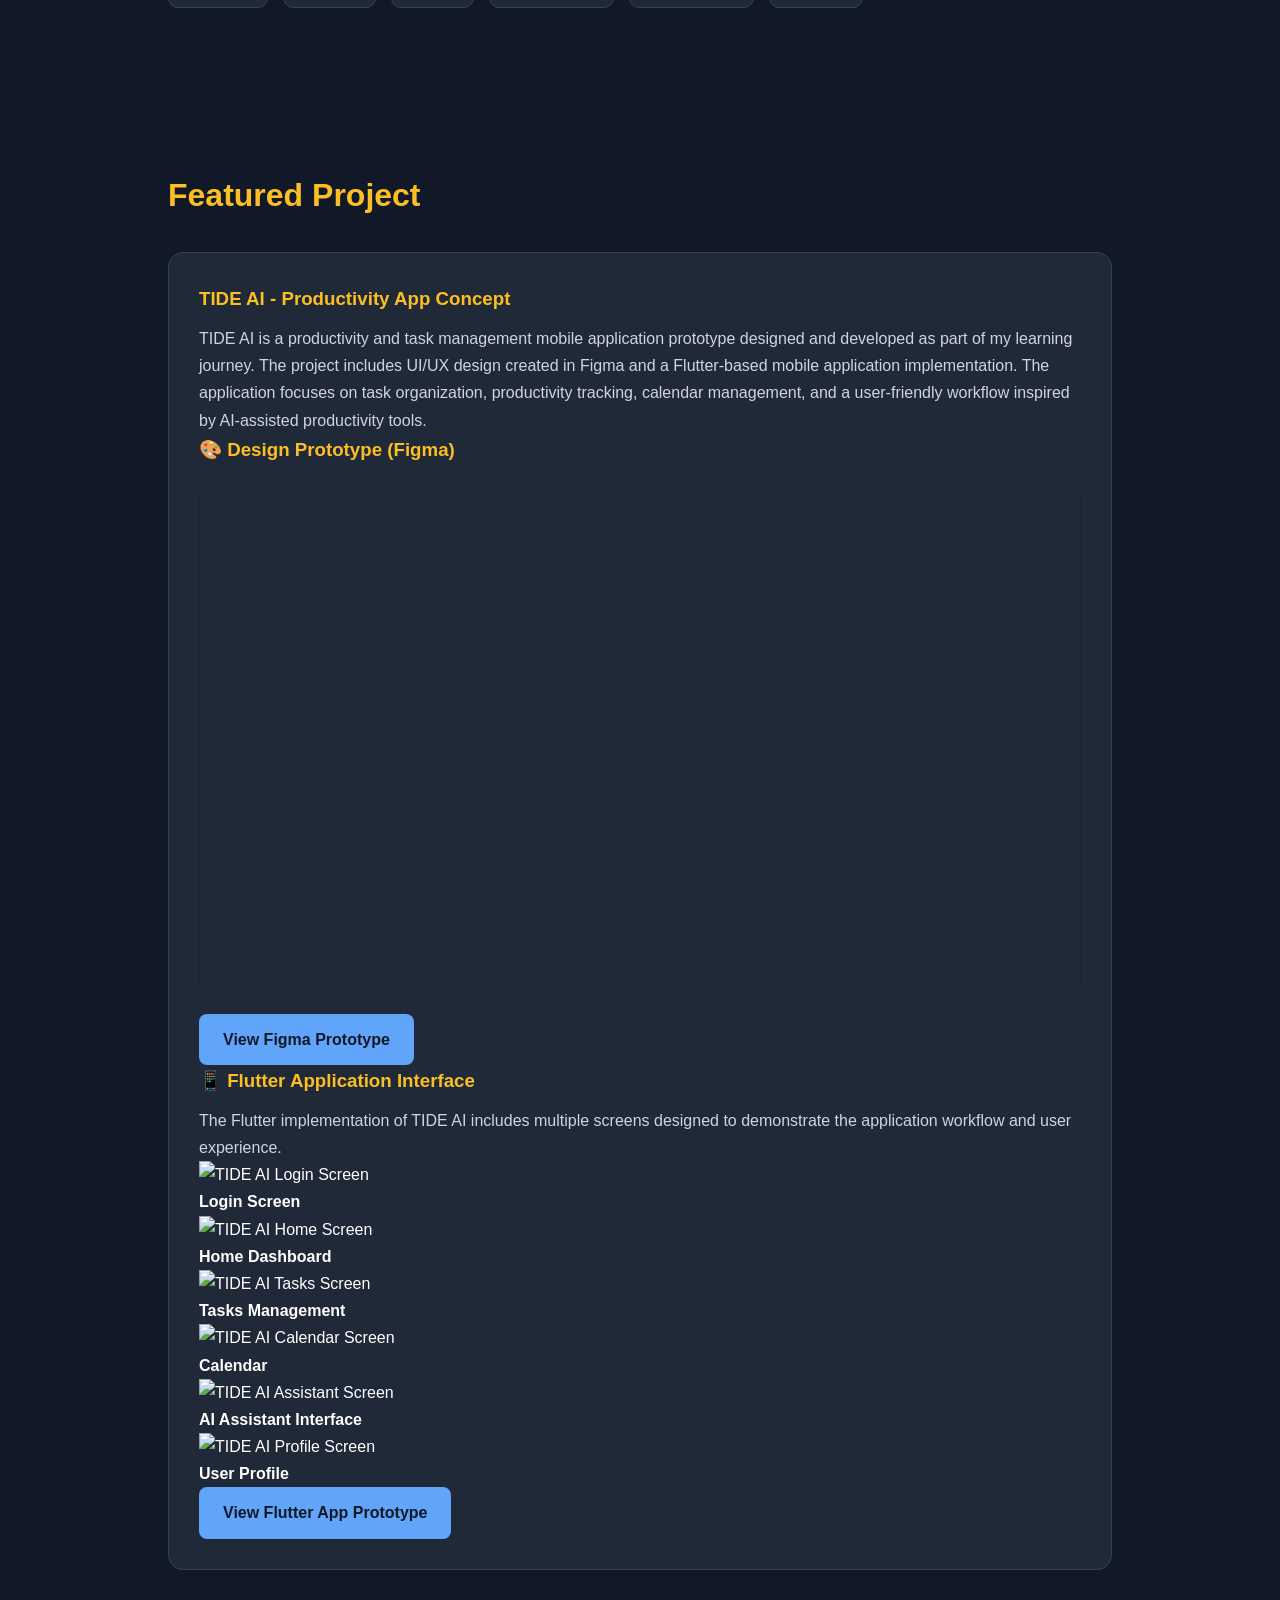
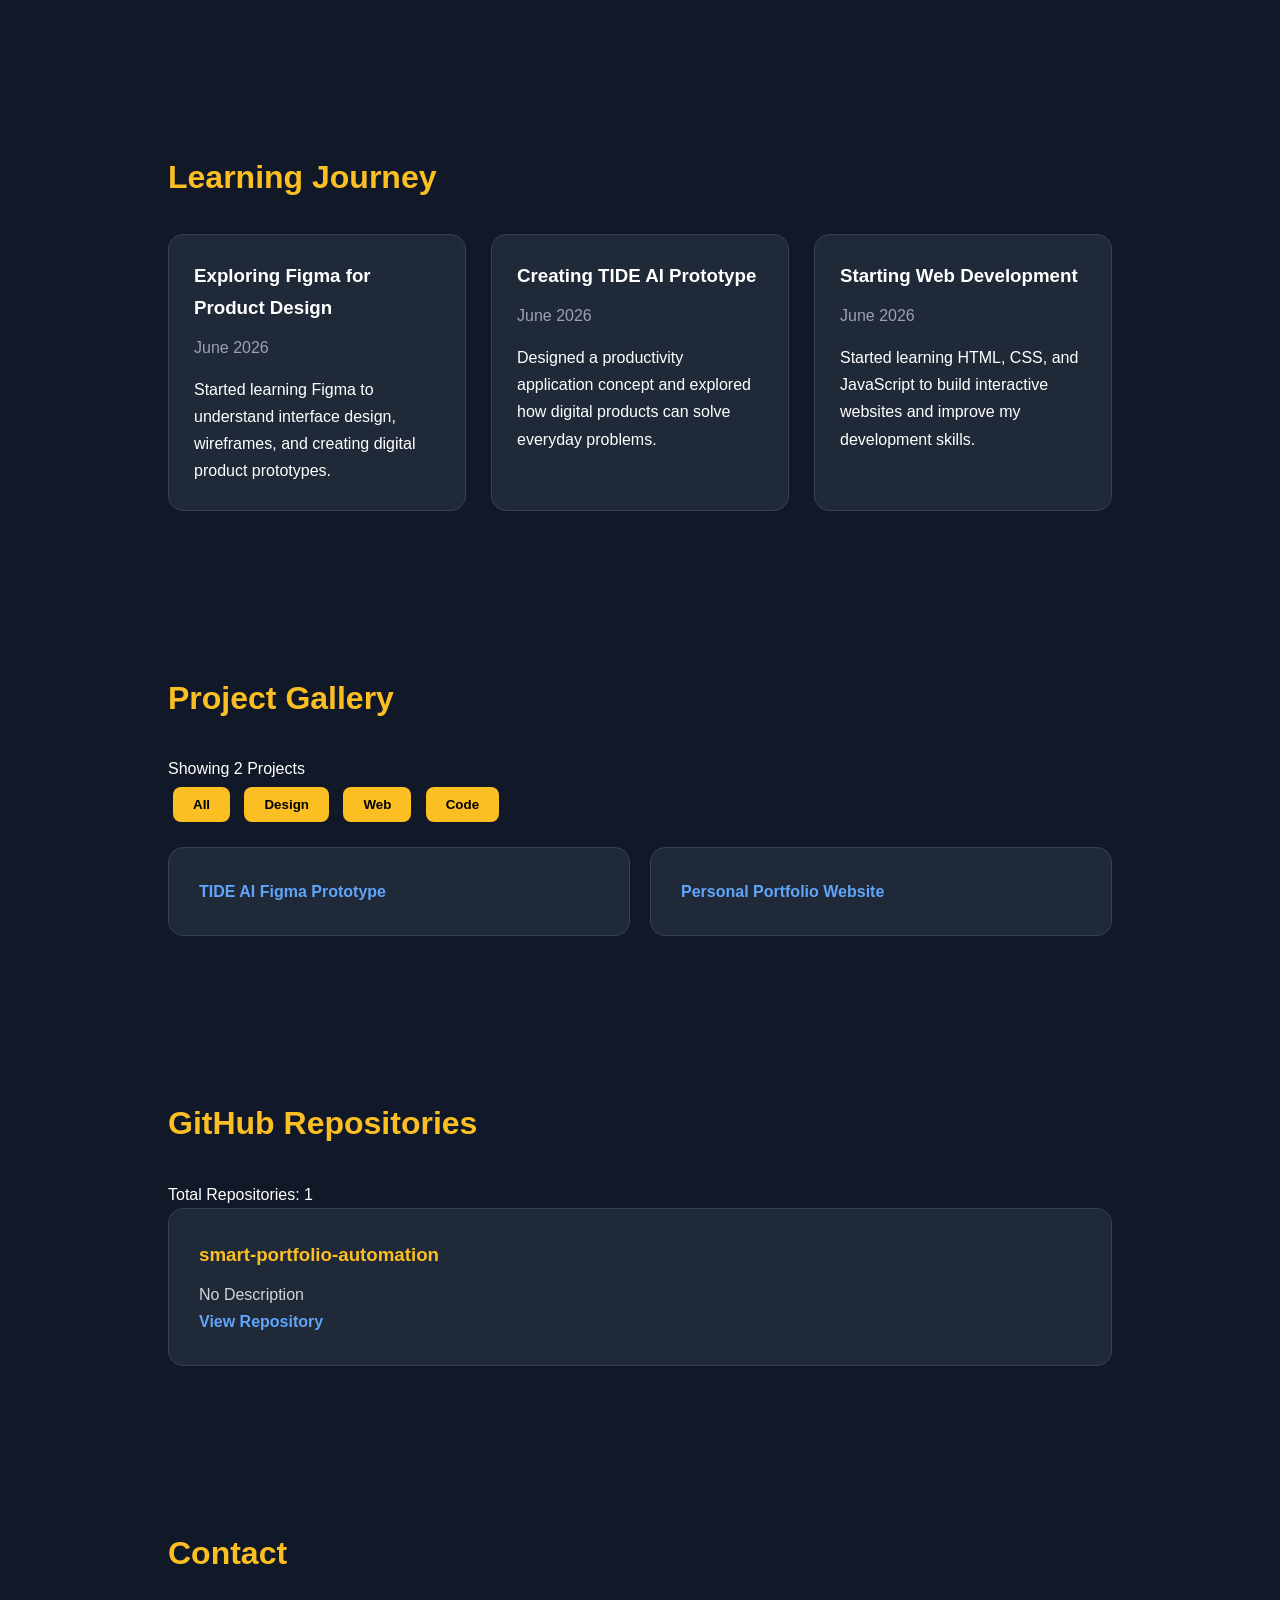
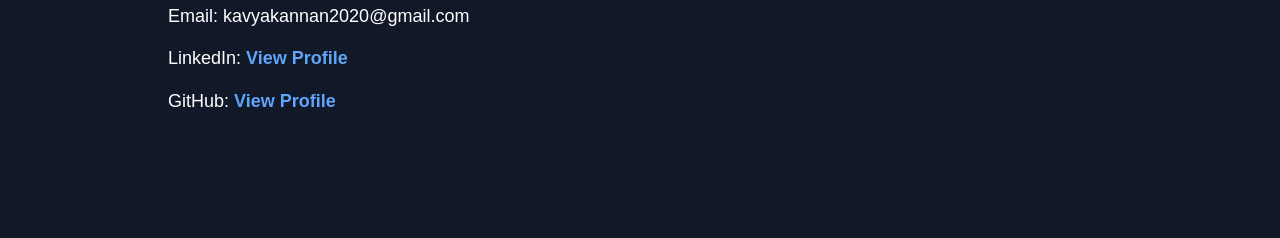
==== commit ea796c34: "Update index.html" ====
--- a/index.html
+++ b/index.html
@@ -82,24 +82,32 @@
 
     <!-- PROJECT -->
 
-    <section id="projects">
+    <!-- FEATURED PROJECT -->
+
+<section id="projects">
+
     <h2>Featured Project</h2>
 
     <div class="project-card">
 
-        <h3>TideAI - Productivity App Concept</h3>
+        <h3>TIDE AI - Productivity App Concept</h3>
+
         <p>
-            <p>
-TIDE AI is a productivity and task management mobile application concept
-designed in Figma.
-
-The prototype focuses on task organization, productivity tracking,
-calendar management, and a user-friendly workflow.
-
-The project helped me explore mobile application design and user experience
-principles.
-</p>
+            TIDE AI is a productivity and task management mobile application
+            prototype designed and developed as part of my learning journey.
+
+            The project includes UI/UX design created in Figma and a Flutter-based
+            mobile application implementation.
+
+            The application focuses on task organization, productivity tracking,
+            calendar management, and a user-friendly workflow inspired by
+            AI-assisted productivity tools.
         </p>
+
+
+        <!-- FIGMA DESIGN -->
+
+        <h3>🎨 Design Prototype (Figma)</h3>
 
         <div class="figma-preview">
 
@@ -113,20 +121,115 @@
 
         </div>
 
+
         <a href="https://www.figma.com/design/kpO2kgV4t8F4c7UtxzpfM2/Session-1?node-id=0-1&t=EP7rUoiuEXDJyoT5-1"
            target="_blank"
            class="figma-btn">
-           View Initial Figma Prototype Design
+
+           View Figma Prototype
+
         </a>
+
+
+
+        <!-- FLUTTER APP SCREENSHOTS -->
+
+        <h3 class="app-title">
+            📱 Flutter Application Interface
+        </h3>
+
+
+        <p>
+            The Flutter implementation of TIDE AI includes multiple screens
+            designed to demonstrate the application workflow and user experience.
+        </p>
+
+
+        <div class="flutter-gallery">
+
+
+            <div class="app-screen">
+
+                <img src="login.jpeg"
+                     alt="TIDE AI Login Screen">
+
+                <h4>Login Screen</h4>
+
+            </div>
+
+
+
+            <div class="app-screen">
+
+                <img src="home.jpeg"
+                     alt="TIDE AI Home Screen">
+
+                <h4>Home Dashboard</h4>
+
+            </div>
+
+
+
+            <div class="app-screen">
+
+                <img src="tasks.jpeg"
+                     alt="TIDE AI Tasks Screen">
+
+                <h4>Tasks Management</h4>
+
+            </div>
+
+
+
+            <div class="app-screen">
+
+                <img src="calendar.jpeg"
+                     alt="TIDE AI Calendar Screen">
+
+                <h4>Calendar</h4>
+
+            </div>
+
+
+
+            <div class="app-screen">
+
+                <img src="AI.jpeg"
+                     alt="TIDE AI Assistant Screen">
+
+                <h4>AI Assistant Interface</h4>
+
+            </div>
+
+
+
+            <div class="app-screen">
+
+                <img src="profile-page.jpeg"
+                     alt="TIDE AI Profile Screen">
+
+                <h4>User Profile</h4>
+
+            </div>
+
+
+        </div>
+
+
 
         <a href="https://flutlab.io/editor/5d6a2f70-1c2f-412c-8f25-de19f62e05c2"
            target="_blank"
            class="figma-btn">
-           View Full Figma Prototype 
+
+           View Flutter App Prototype
+
         </a>
+
+
     </div>
+
+
 </section>
-
     <!-- BLOG -->
 
     <section id="blog">
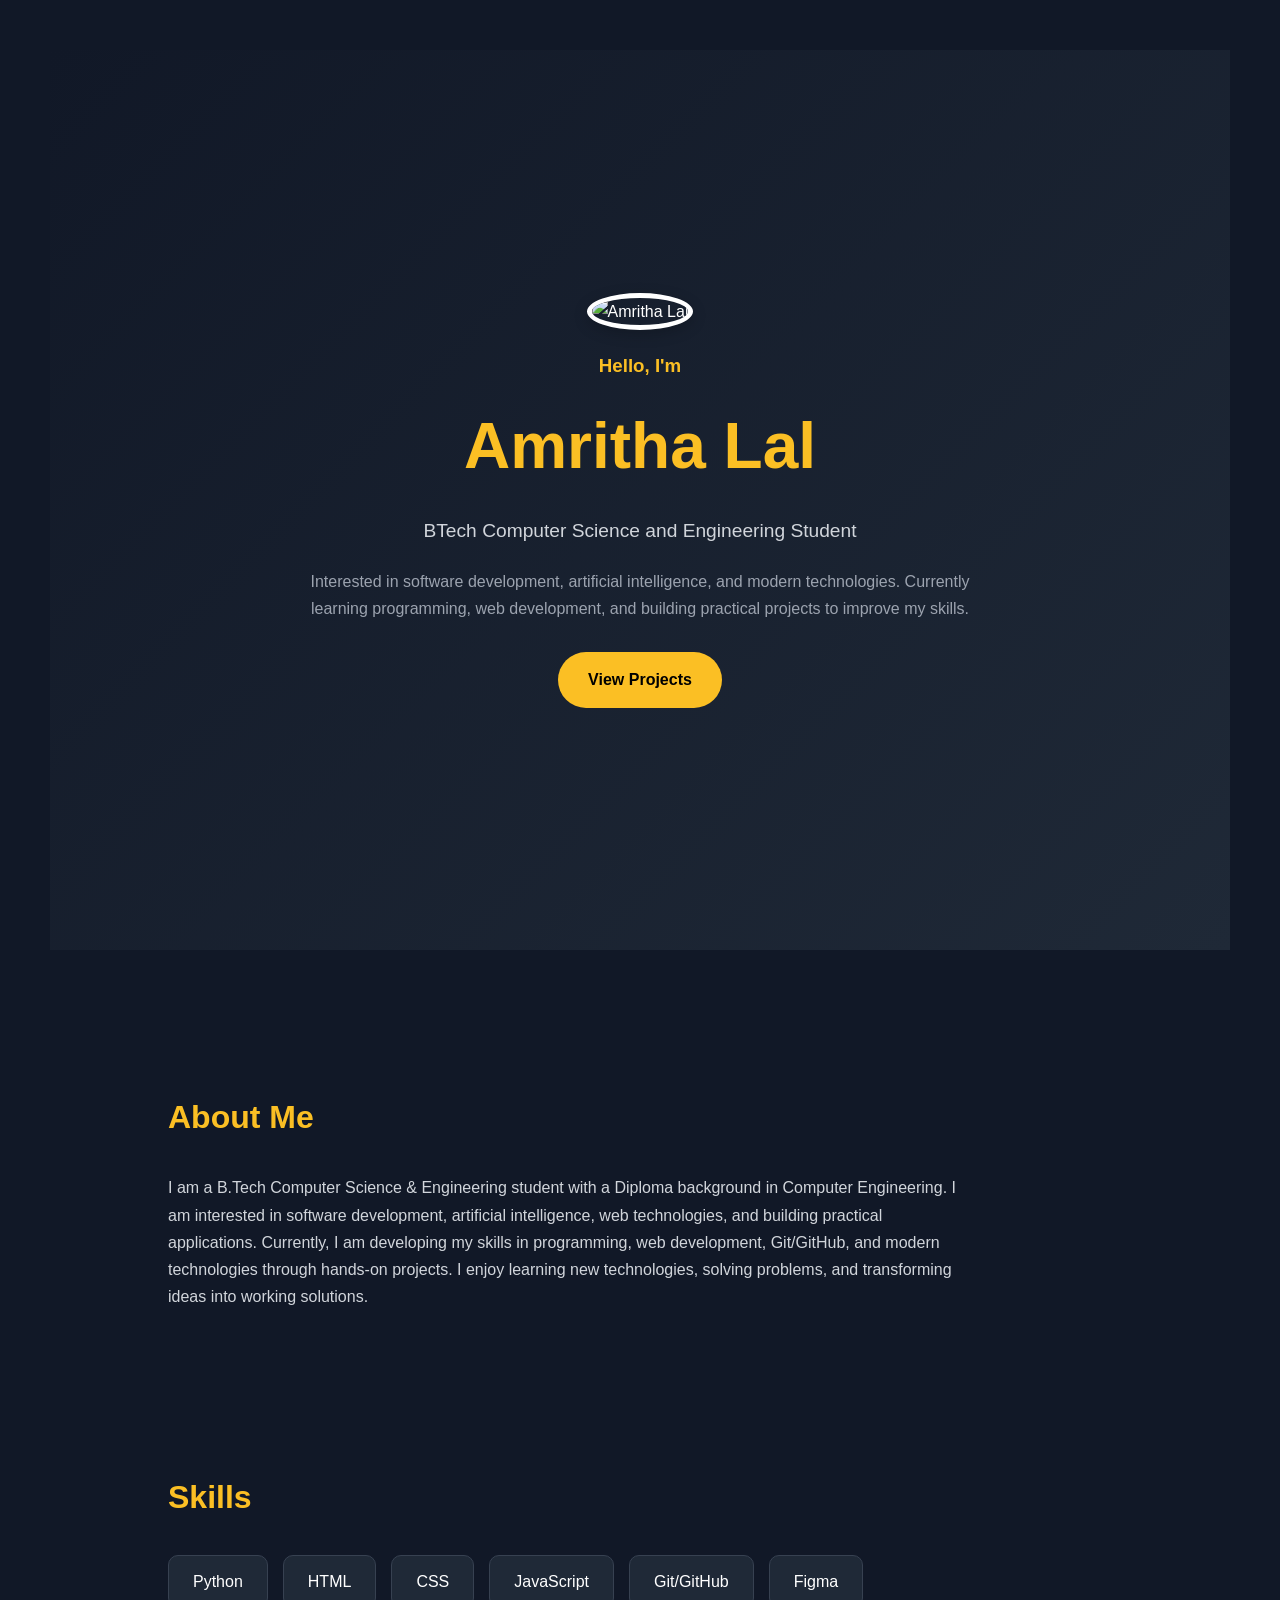
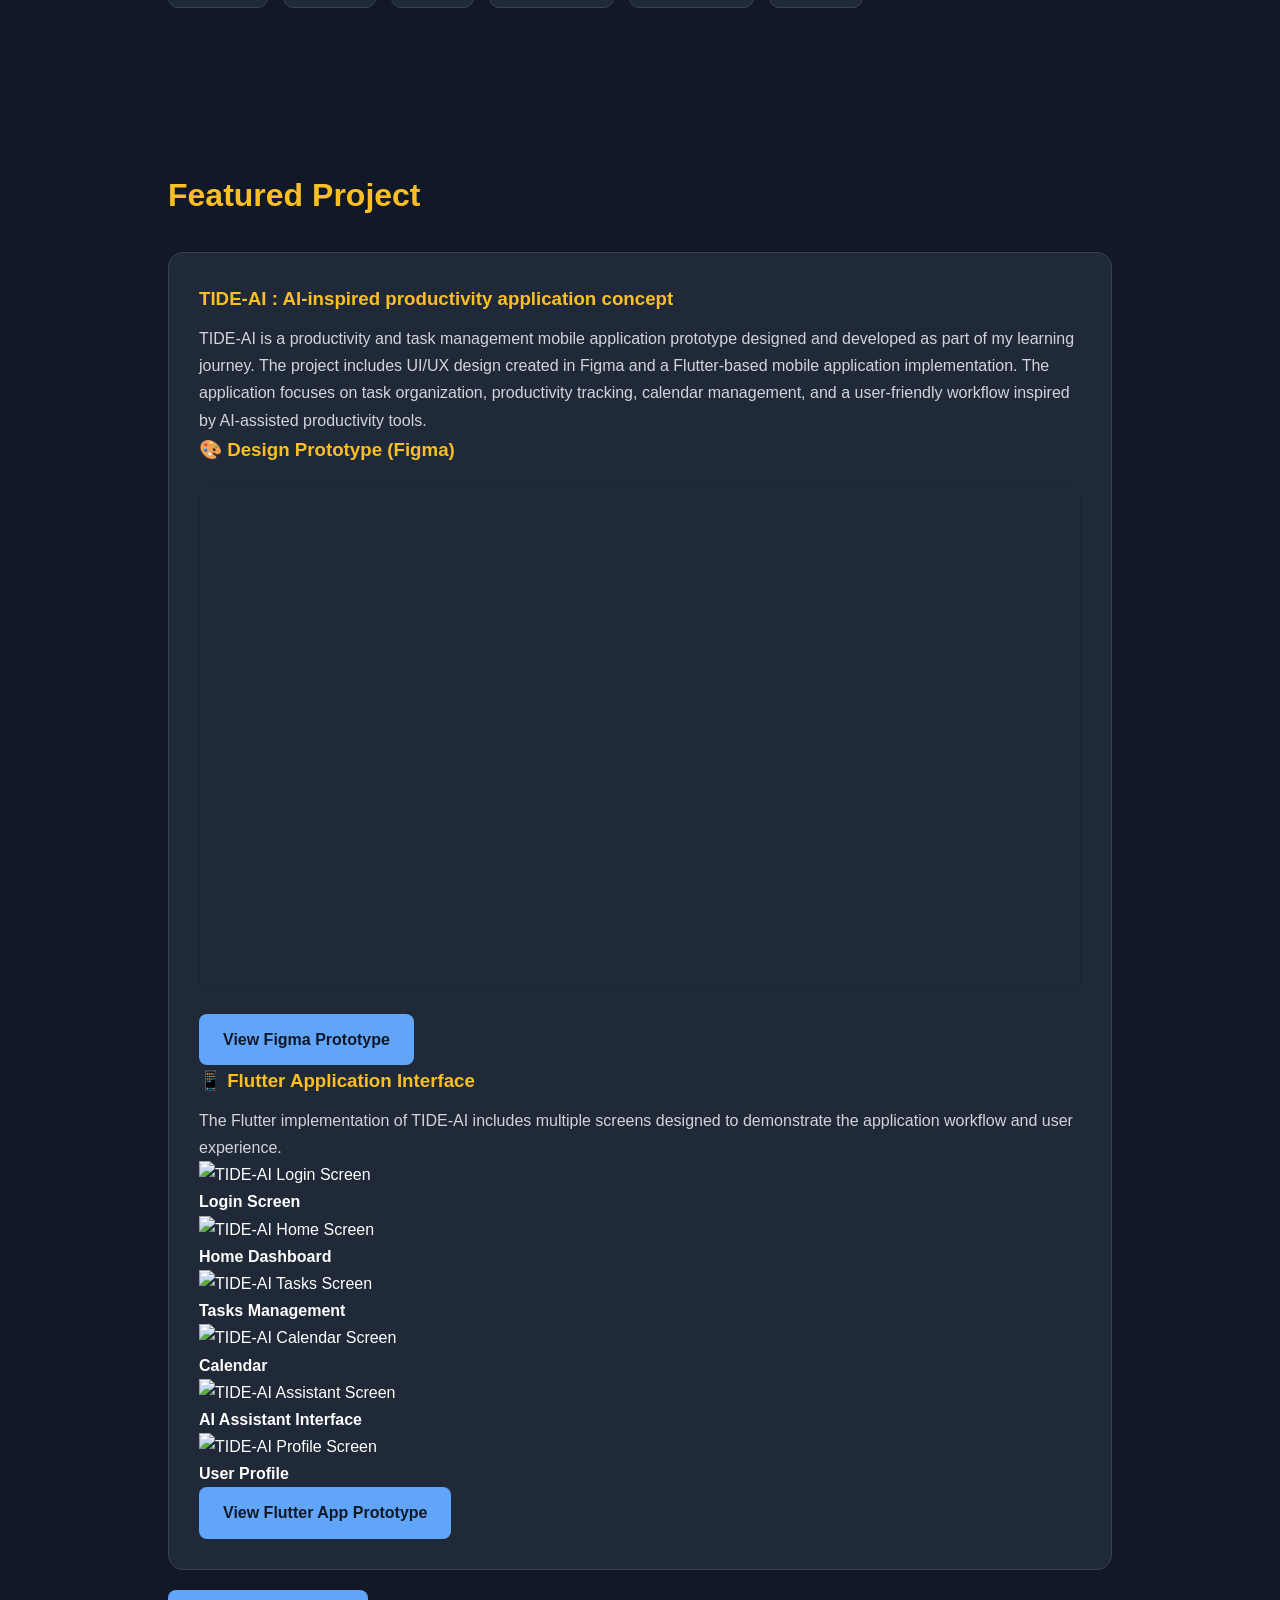
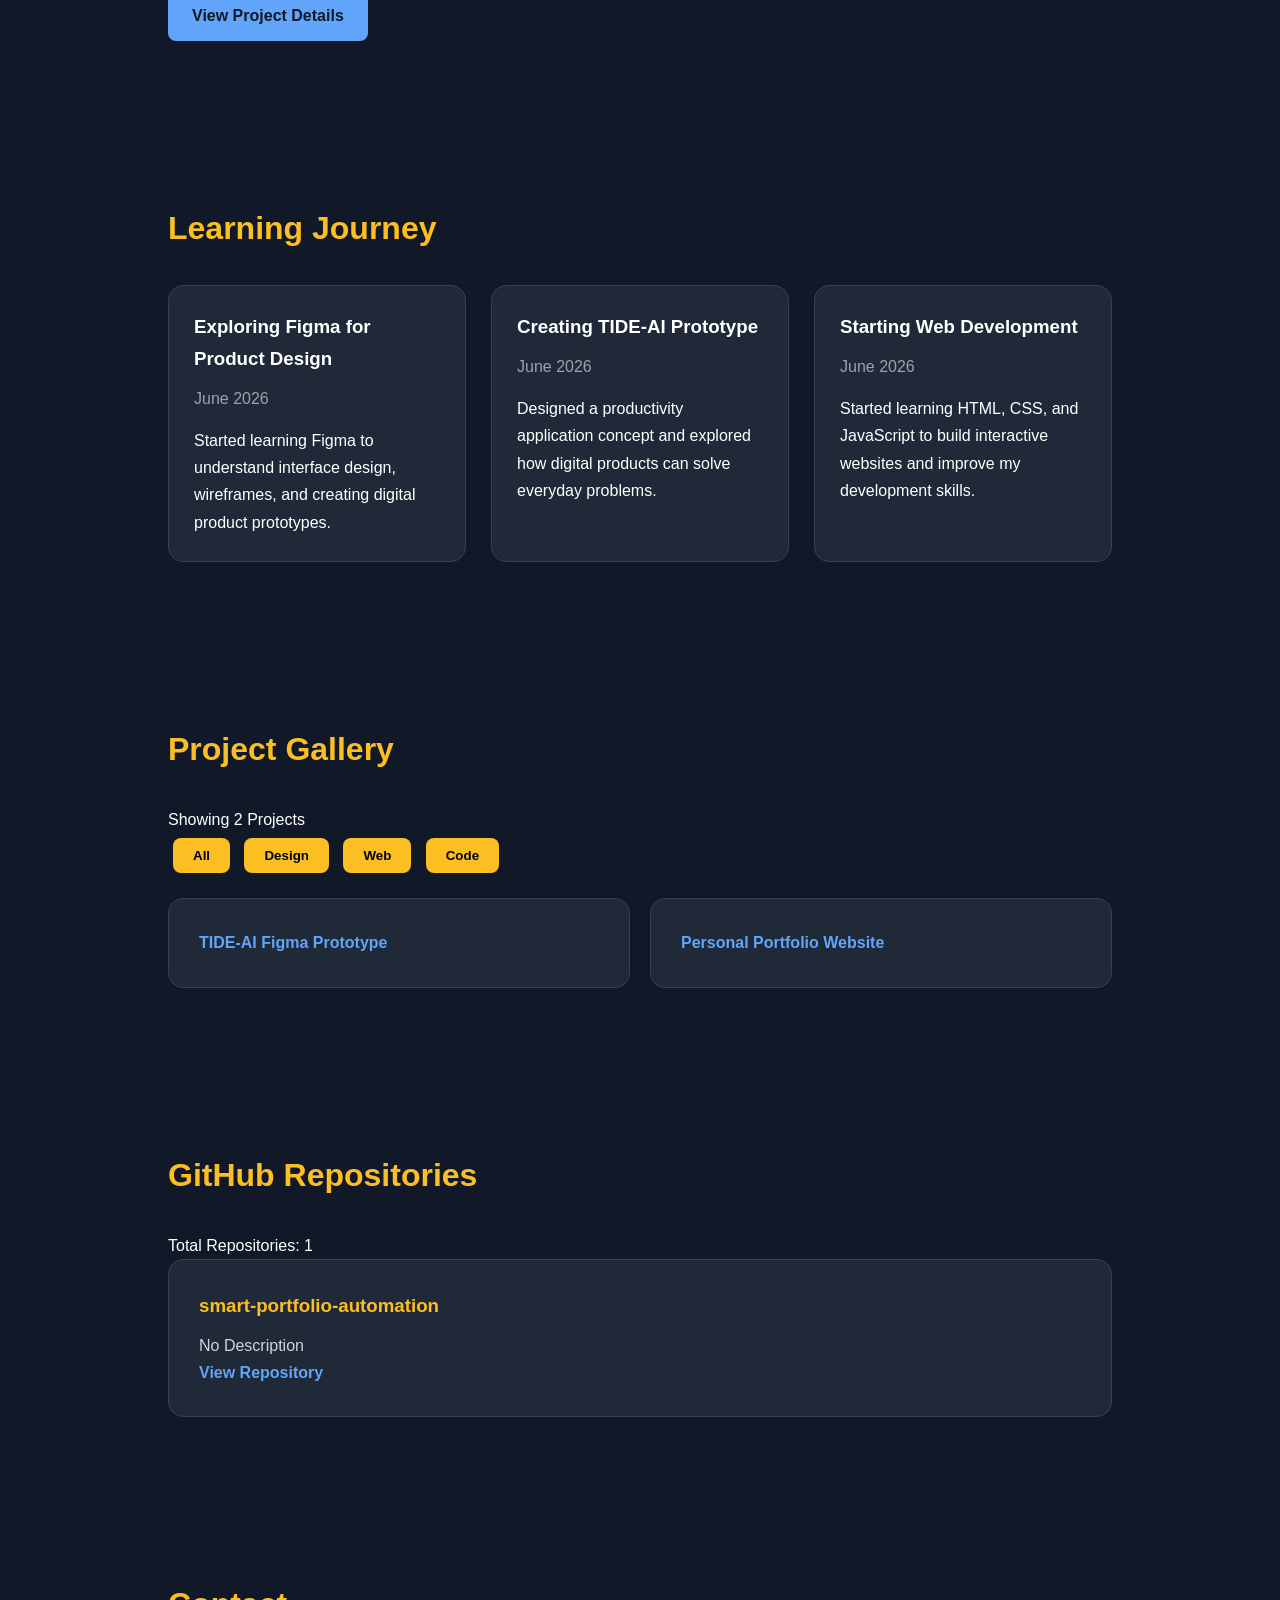
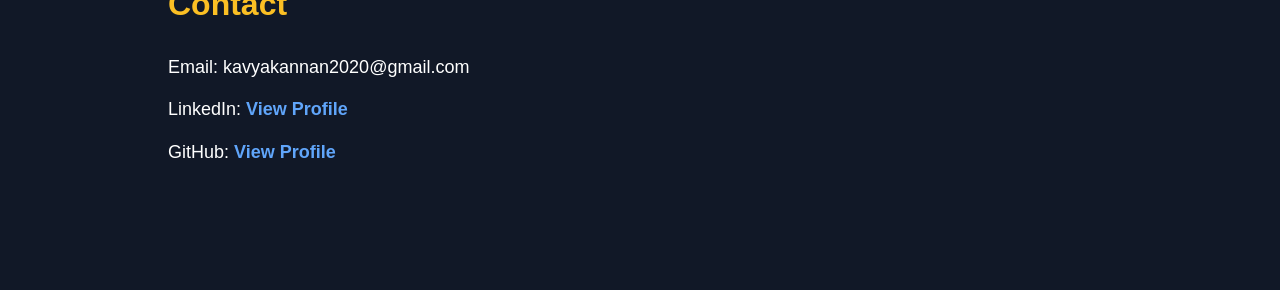
==== commit b51695ce: "Update index.html" ====
--- a/index.html
+++ b/index.html
@@ -90,10 +90,10 @@
 
     <div class="project-card">
 
-        <h3>TIDE AI - Productivity App Concept</h3>
+        <h3>TIDE-AI : AI-inspired productivity application concept</h3>
 
         <p>
-            TIDE AI is a productivity and task management mobile application
+            TIDE-AI is a productivity and task management mobile application
             prototype designed and developed as part of my learning journey.
 
             The project includes UI/UX design created in Figma and a Flutter-based
@@ -140,7 +140,7 @@
 
 
         <p>
-            The Flutter implementation of TIDE AI includes multiple screens
+            The Flutter implementation of TIDE-AI includes multiple screens
             designed to demonstrate the application workflow and user experience.
         </p>
 
@@ -151,7 +151,7 @@
             <div class="app-screen">
 
                 <img src="login.jpeg"
-                     alt="TIDE AI Login Screen">
+                     alt="TIDE-AI Login Screen">
 
                 <h4>Login Screen</h4>
 
@@ -162,7 +162,7 @@
             <div class="app-screen">
 
                 <img src="home.jpeg"
-                     alt="TIDE AI Home Screen">
+                     alt="TIDE-AI Home Screen">
 
                 <h4>Home Dashboard</h4>
 
@@ -173,7 +173,7 @@
             <div class="app-screen">
 
                 <img src="tasks.jpeg"
-                     alt="TIDE AI Tasks Screen">
+                     alt="TIDE-AI Tasks Screen">
 
                 <h4>Tasks Management</h4>
 
@@ -184,7 +184,7 @@
             <div class="app-screen">
 
                 <img src="calendar.jpeg"
-                     alt="TIDE AI Calendar Screen">
+                     alt="TIDE-AI Calendar Screen">
 
                 <h4>Calendar</h4>
 
@@ -195,7 +195,7 @@
             <div class="app-screen">
 
                 <img src="AI.jpeg"
-                     alt="TIDE AI Assistant Screen">
+                     alt="TIDE-AI Assistant Screen">
 
                 <h4>AI Assistant Interface</h4>
 
@@ -206,7 +206,7 @@
             <div class="app-screen">
 
                 <img src="profile-page.jpeg"
-                     alt="TIDE AI Profile Screen">
+                     alt="TIDE-AI Profile Screen">
 
                 <h4>User Profile</h4>
 
@@ -228,7 +228,12 @@
 
     </div>
 
-
+<a href="tideai.html"
+class="figma-btn">
+
+View Project Details
+
+</a>
 </section>
     <!-- BLOG -->
 
@@ -253,7 +258,7 @@
 
             <div class="blog-card">
 
-               <h3>Creating TIDE AI Prototype</h3>
+               <h3>Creating TIDE-AI Prototype</h3>
 
                 <p class="date">June 2026</p>
 
@@ -311,7 +316,7 @@
 
        <a href="https://flutlab.io/editor/5d6a2f70-1c2f-412c-8f25-de19f62e05c2" target="_blank">
 <div class="gallery-card design">
-    TIDE AI Figma Prototype
+    TIDE-AI Figma Prototype
 </div>
 </a>
 
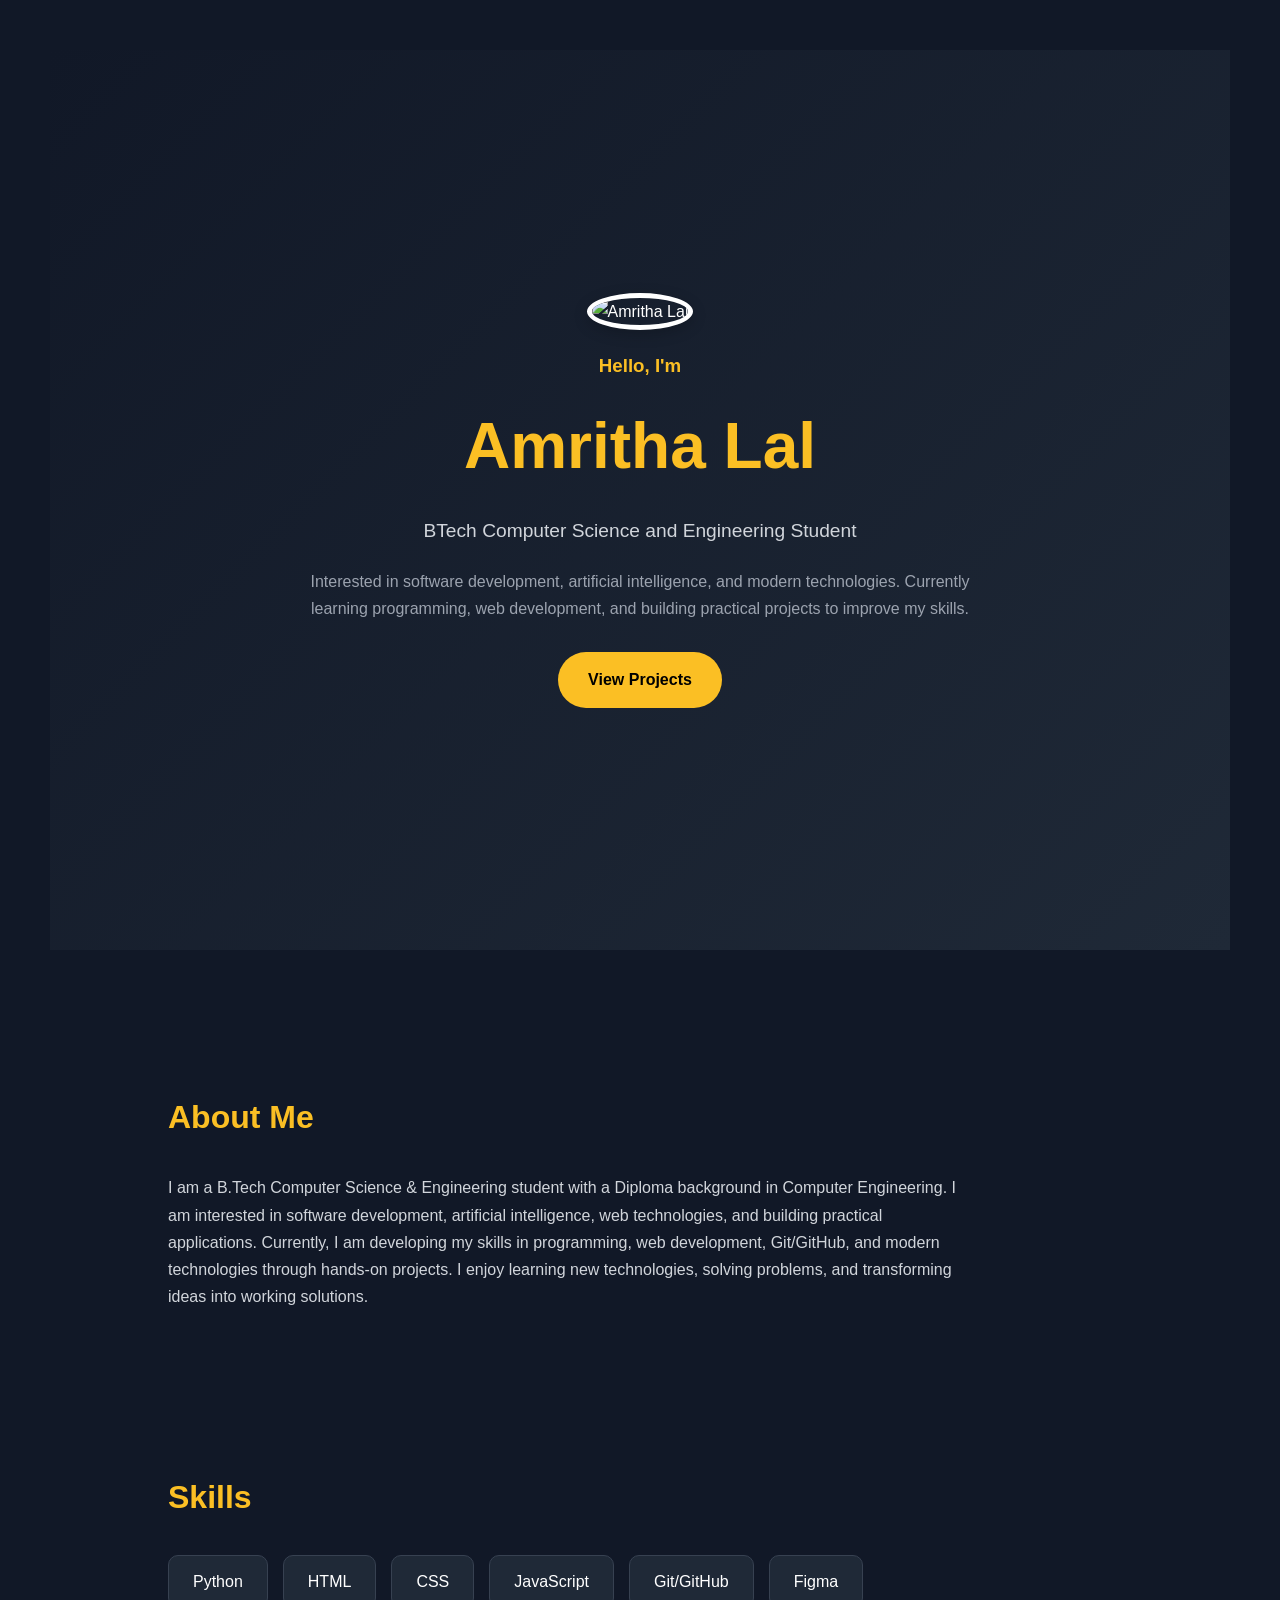
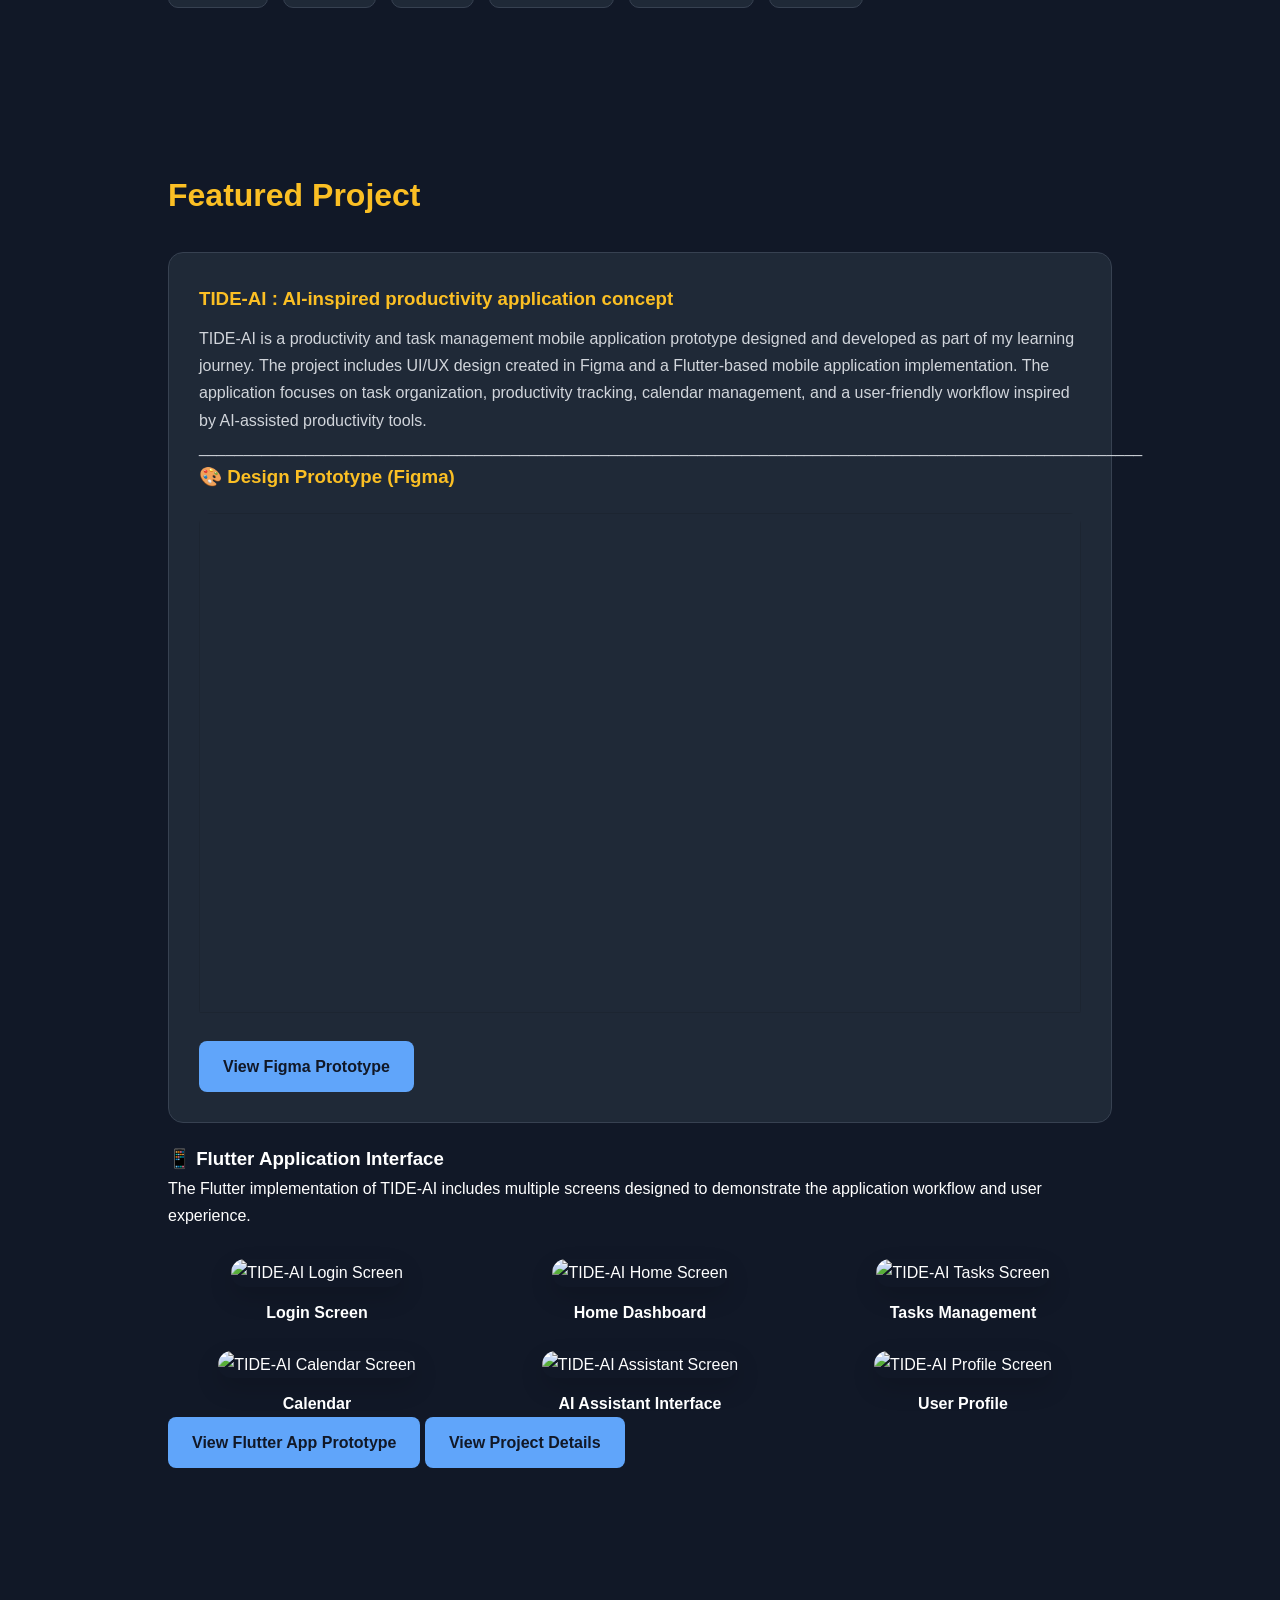
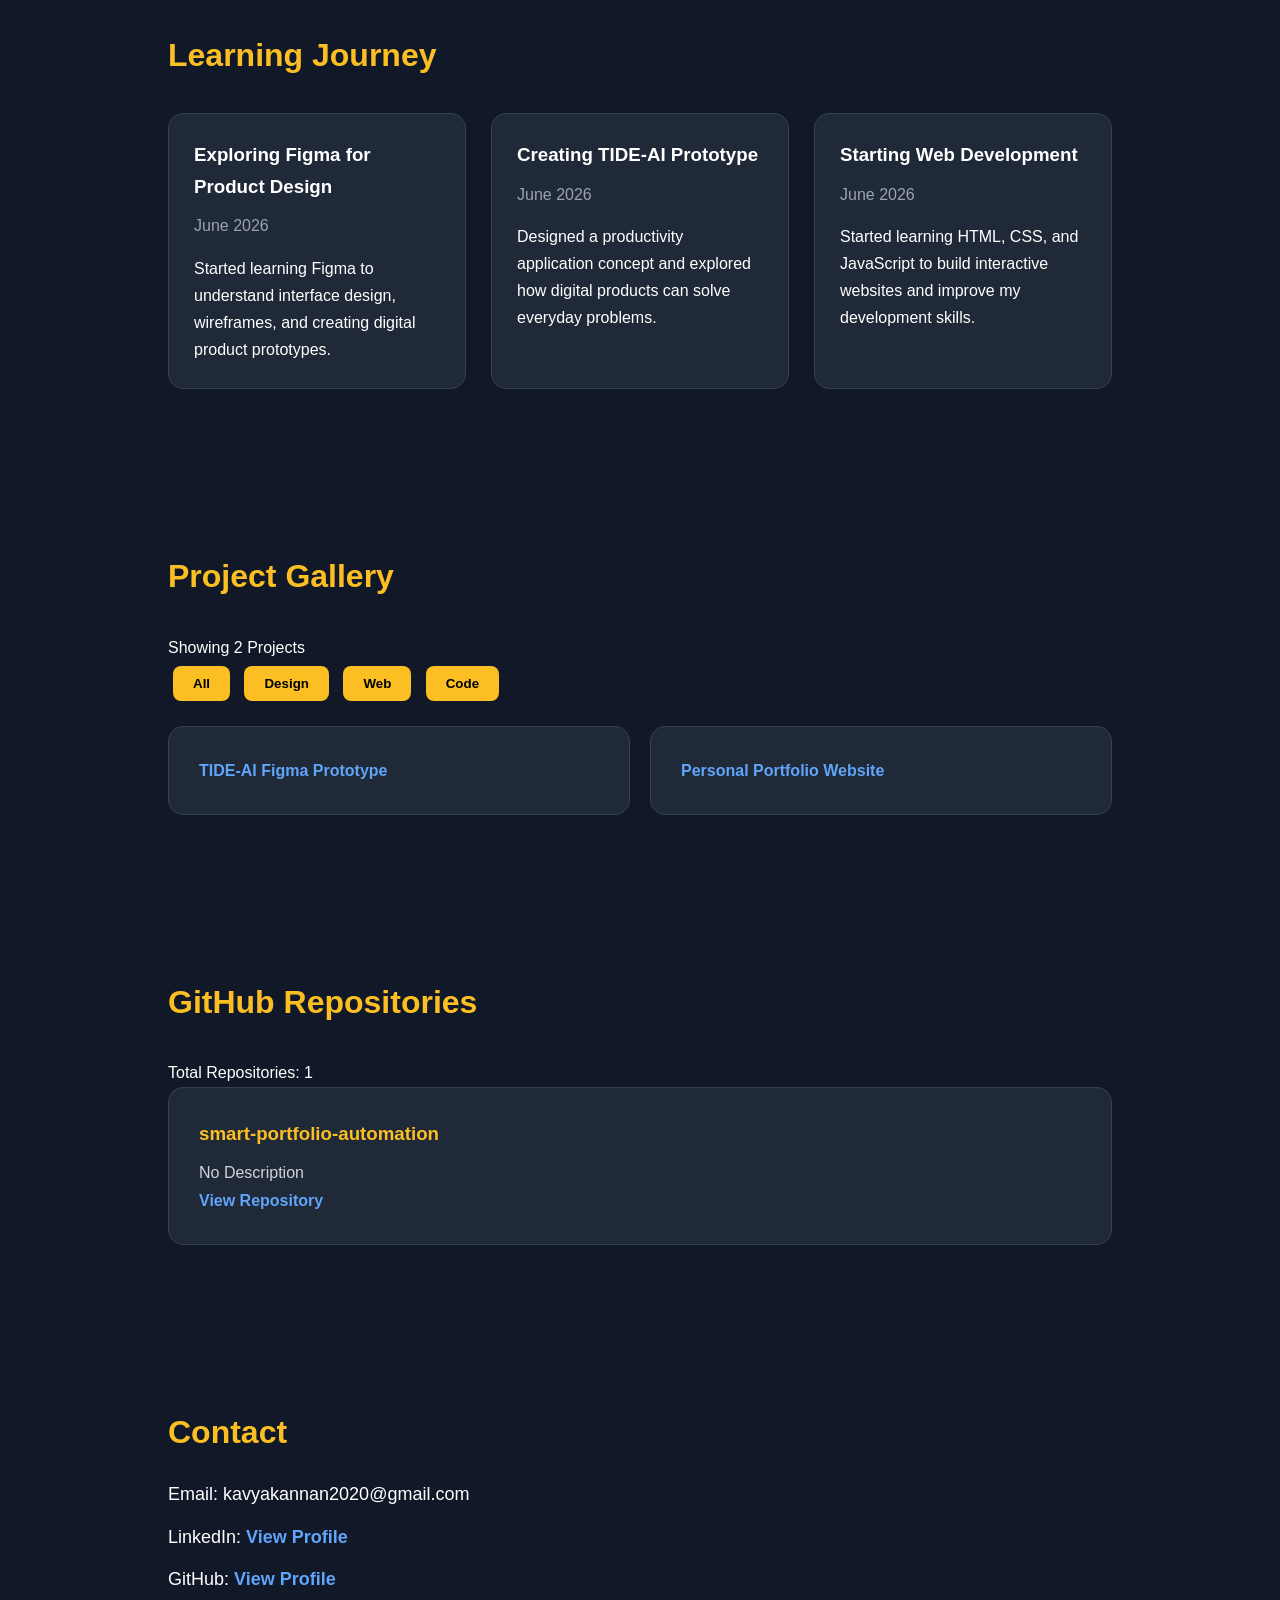
==== commit f2df3f40: "Update index.html" ====
--- a/index.html
+++ b/index.html
@@ -103,8 +103,8 @@
             calendar management, and a user-friendly workflow inspired by
             AI-assisted productivity tools.
         </p>
-
-
+<p>__________________________________________________________________________________________________________</p>
+  
         <!-- FIGMA DESIGN -->
 
         <h3>🎨 Design Prototype (Figma)</h3>
@@ -130,7 +130,7 @@
 
         </a>
 
-
+  </div><div>
 
         <!-- FLUTTER APP SCREENSHOTS -->
 
@@ -172,7 +172,7 @@
 
             <div class="app-screen">
 
-                <img src="tasks.jpeg"
+                <img src="task.jpeg"
                      alt="TIDE-AI Tasks Screen">
 
                 <h4>Tasks Management</h4>
@@ -213,7 +213,7 @@
             </div>
 
 
-        </div>
+        </div></div>
 
 
 
--- a/style.css
+++ b/style.css
@@ -427,4 +427,69 @@
 
 }
 
-}+}
+.flutter-gallery {
+
+    display: grid;
+    grid-template-columns: repeat(auto-fit, minmax(220px, 1fr));
+    gap: 25px;
+    margin-top: 30px;
+
+}
+
+
+.app-screen {
+
+    text-align: center;
+
+}
+
+
+.app-screen img {
+
+    width: 100%;
+    max-width: 260px;
+    border-radius: 20px;
+    box-shadow: 0 10px 25px rgba(0,0,0,0.15);
+
+}
+
+
+.app-screen h4 {
+
+    margin-top: 12px;
+
+}
+.project-image {
+
+    width: 300px;
+    max-width: 90%;
+    border-radius: 25px;
+    margin-bottom: 30px;
+
+}
+.feature-container {
+
+display:grid;
+grid-template-columns:repeat(auto-fit,minmax(220px,1fr));
+gap:20px;
+margin-top:30px;
+
+}
+
+
+.feature-card {
+
+padding:20px;
+border-radius:15px;
+background:#f5f5f5;
+text-align:center;
+
+}
+.demo-video {
+
+width:100%;
+max-width:400px;
+border-radius:20px;
+
+}
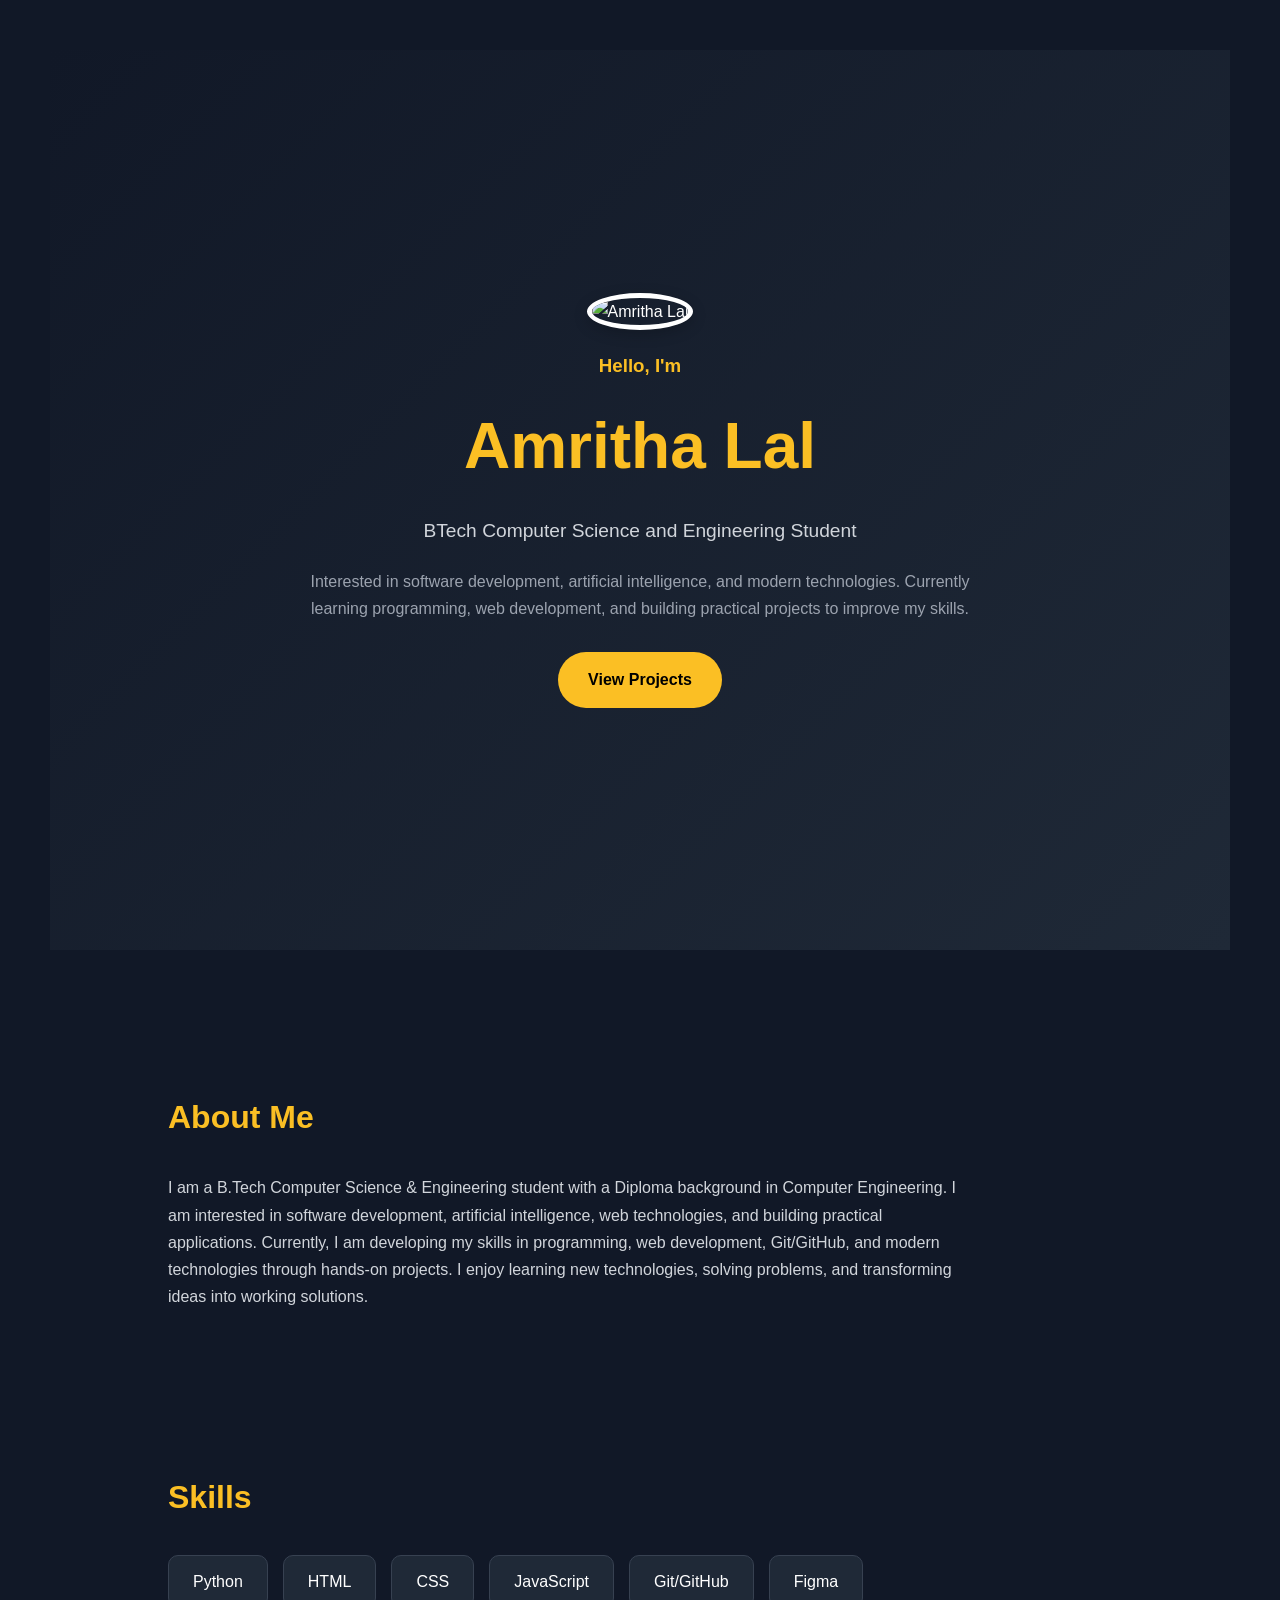
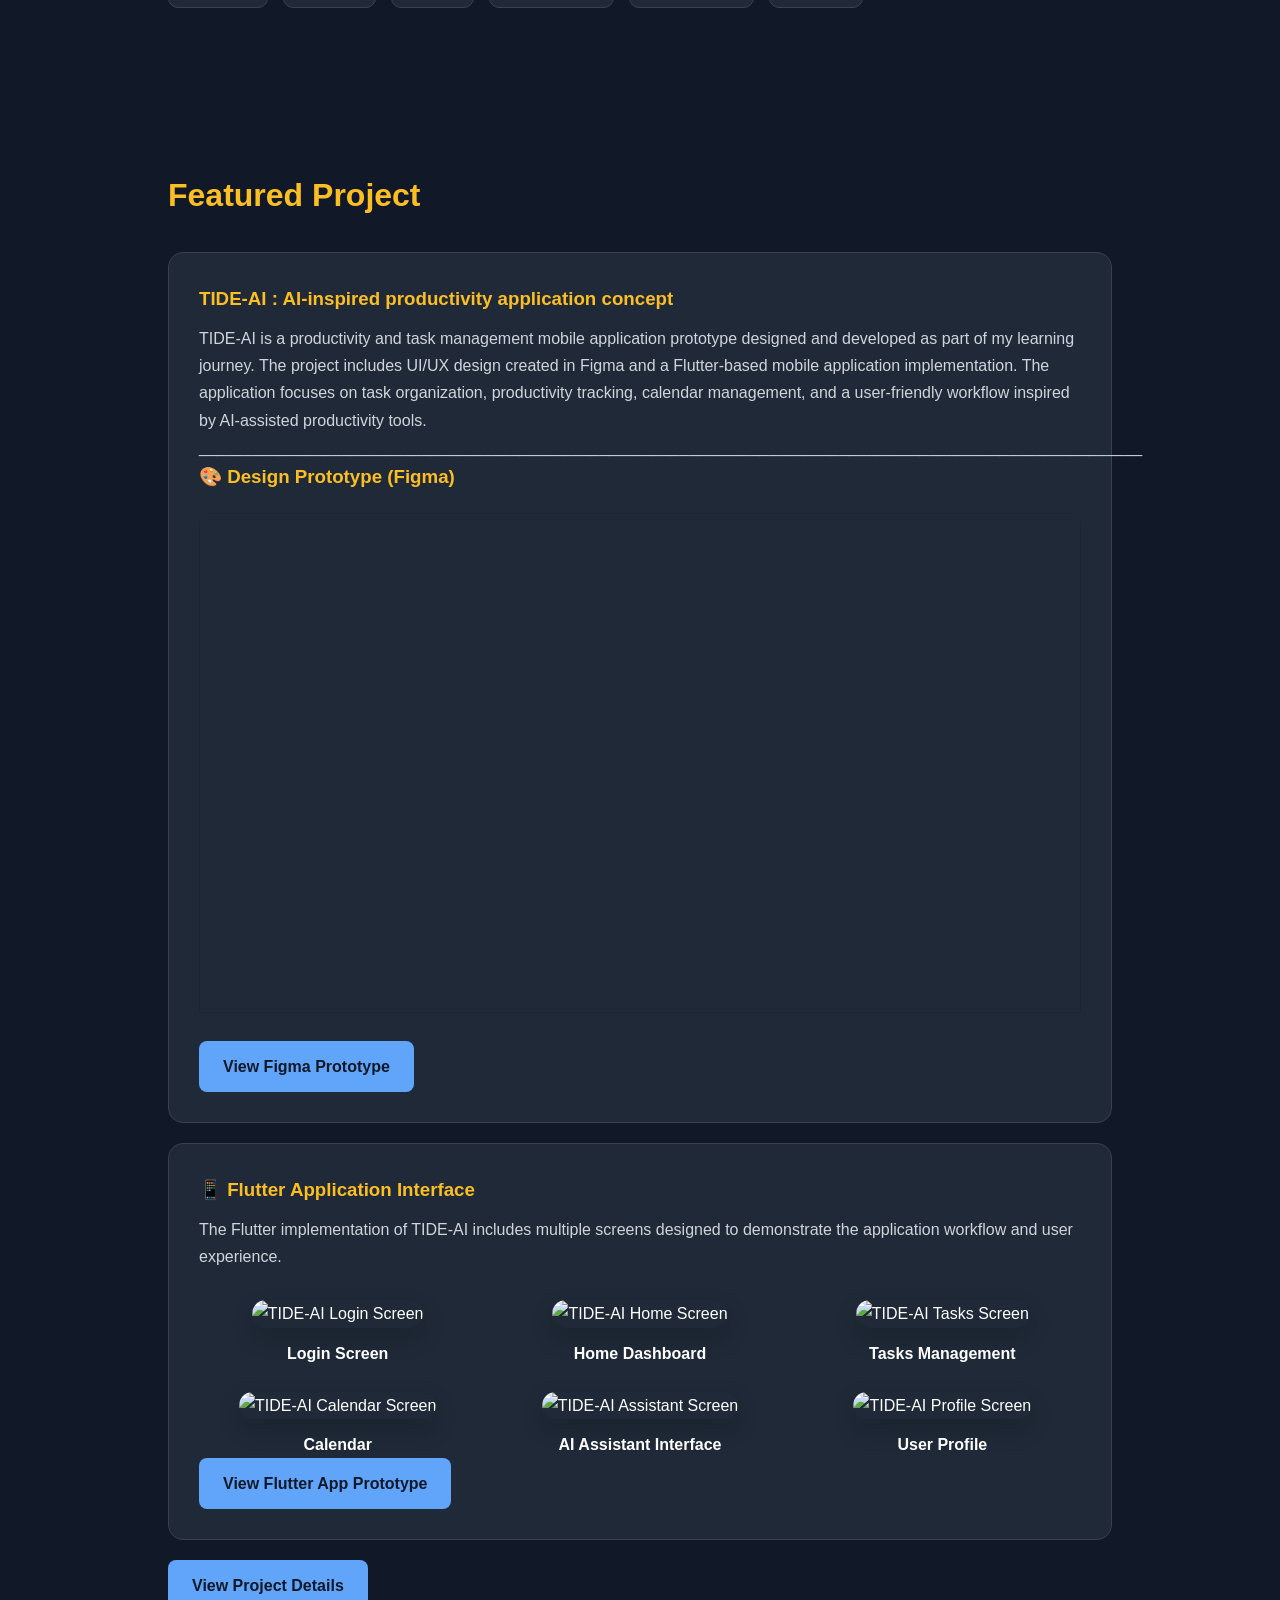
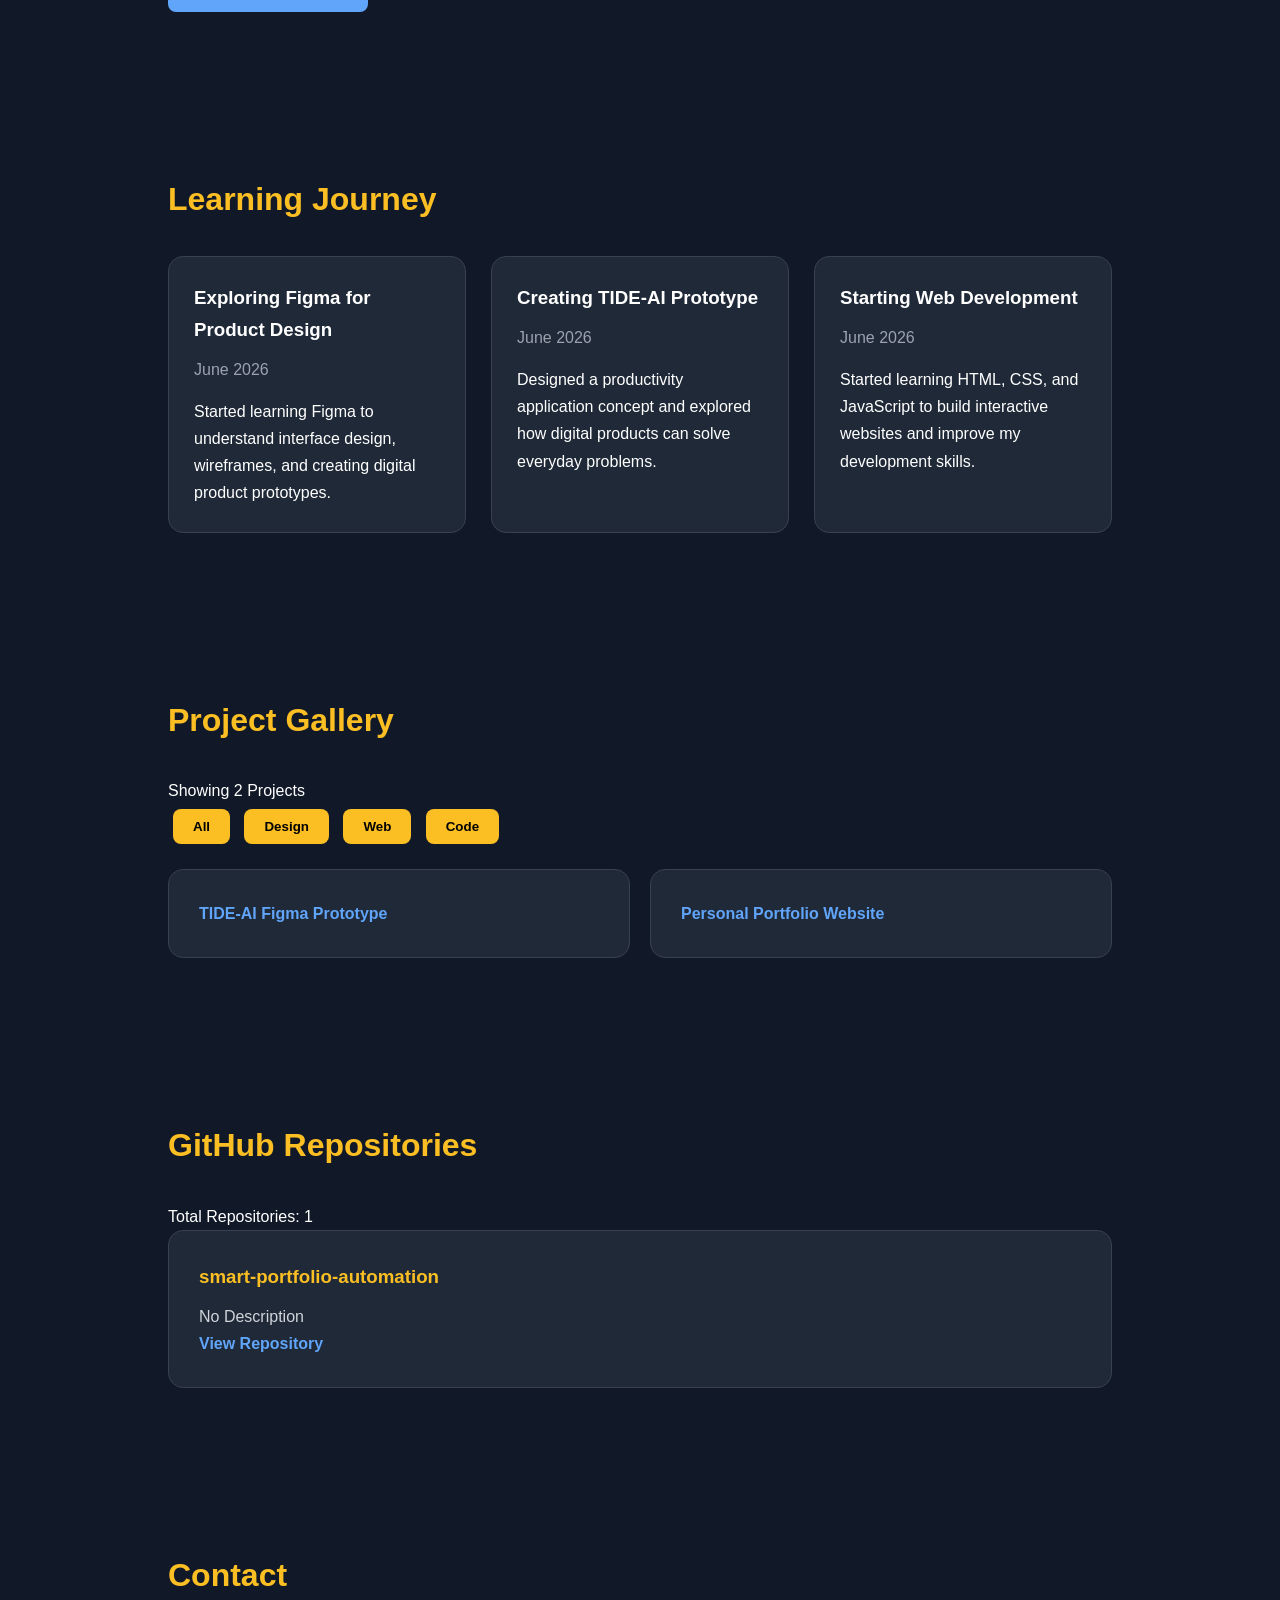
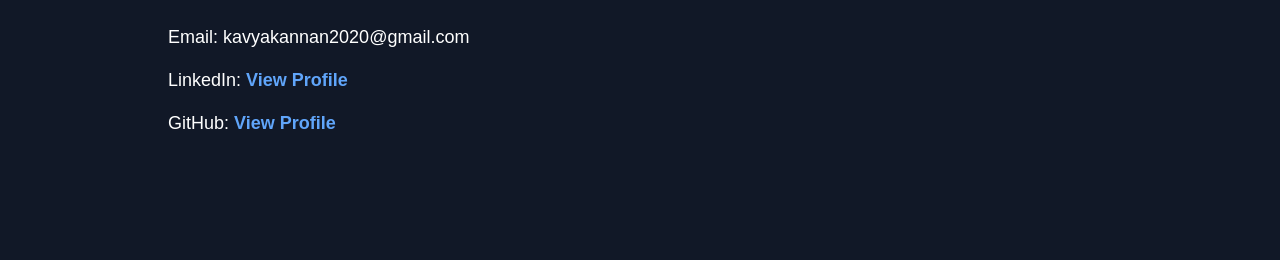
==== commit c9b7e3de: "Update index.html" ====
--- a/index.html
+++ b/index.html
@@ -130,8 +130,8 @@
 
         </a>
 
-  </div><div>
-
+  </div>
+<div class="project-card">
         <!-- FLUTTER APP SCREENSHOTS -->
 
         <h3 class="app-title">
@@ -213,7 +213,7 @@
             </div>
 
 
-        </div></div>
+        </div>
 
 
 
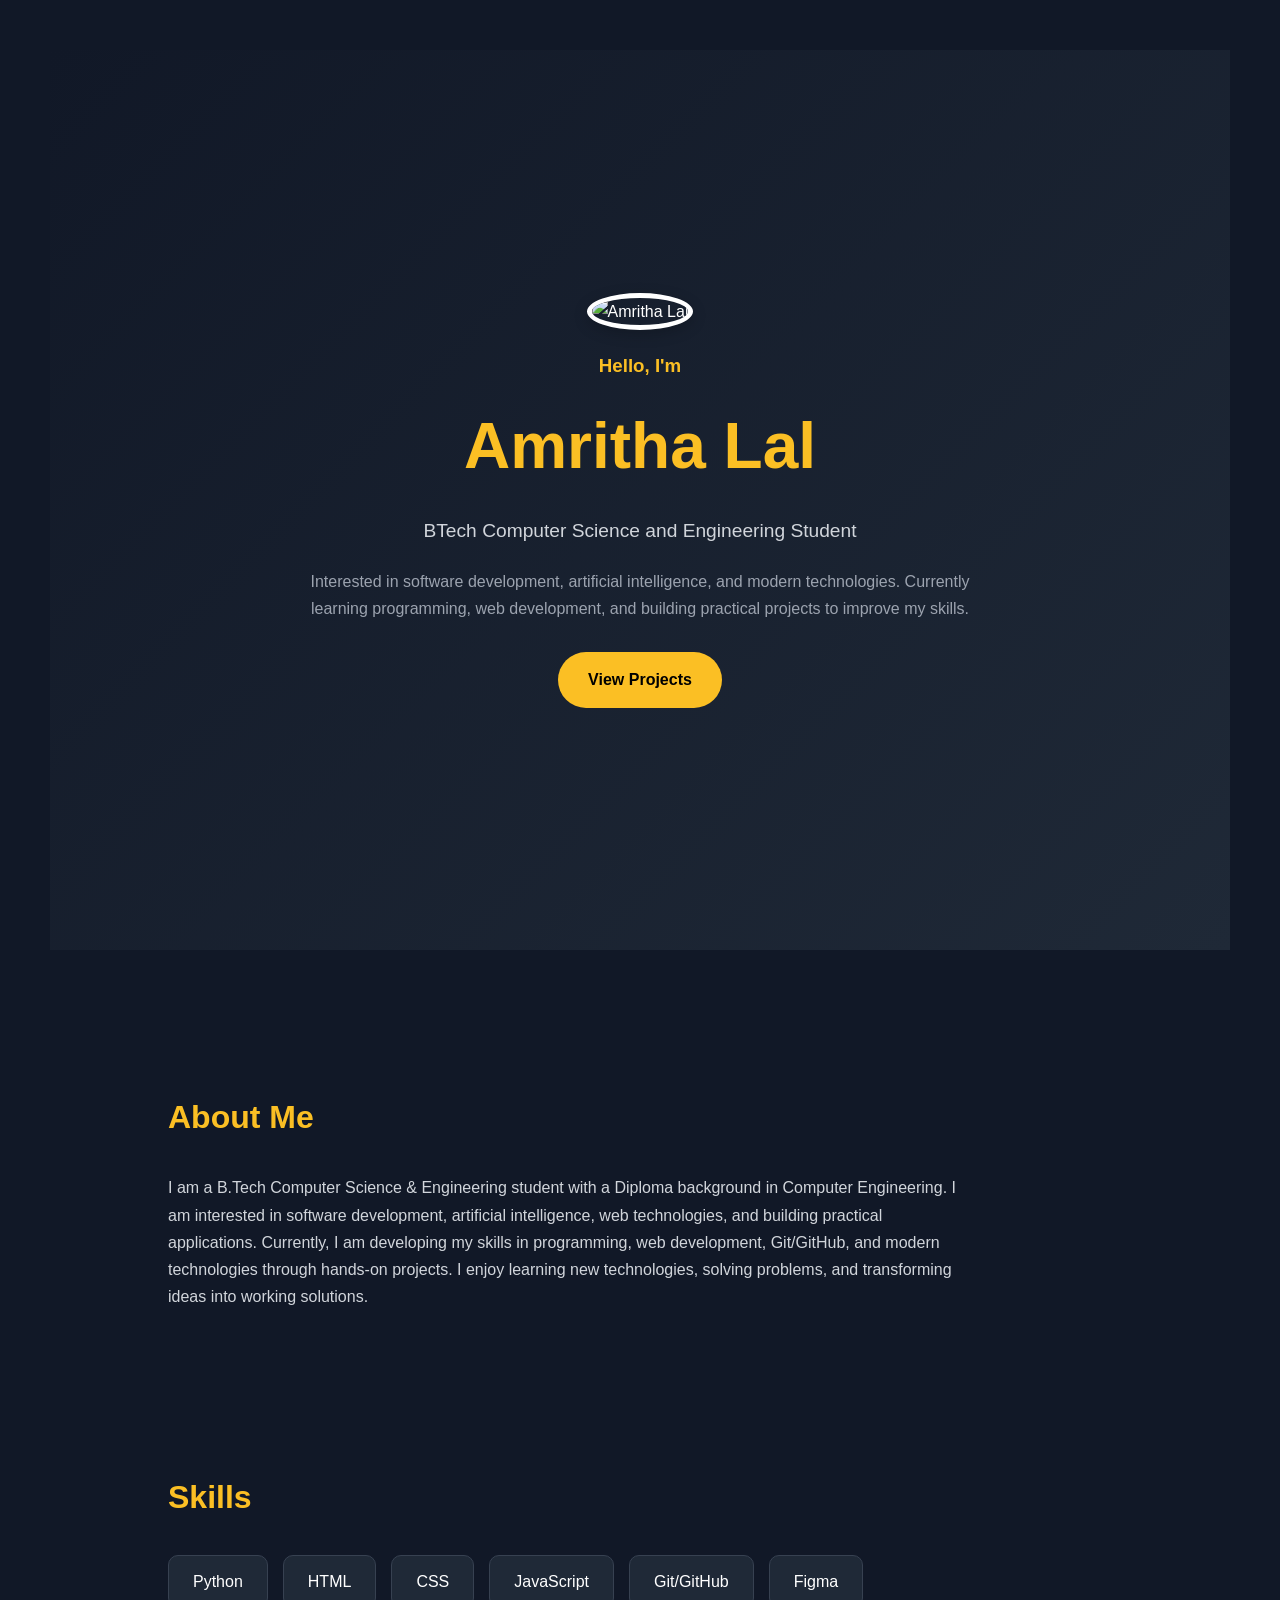
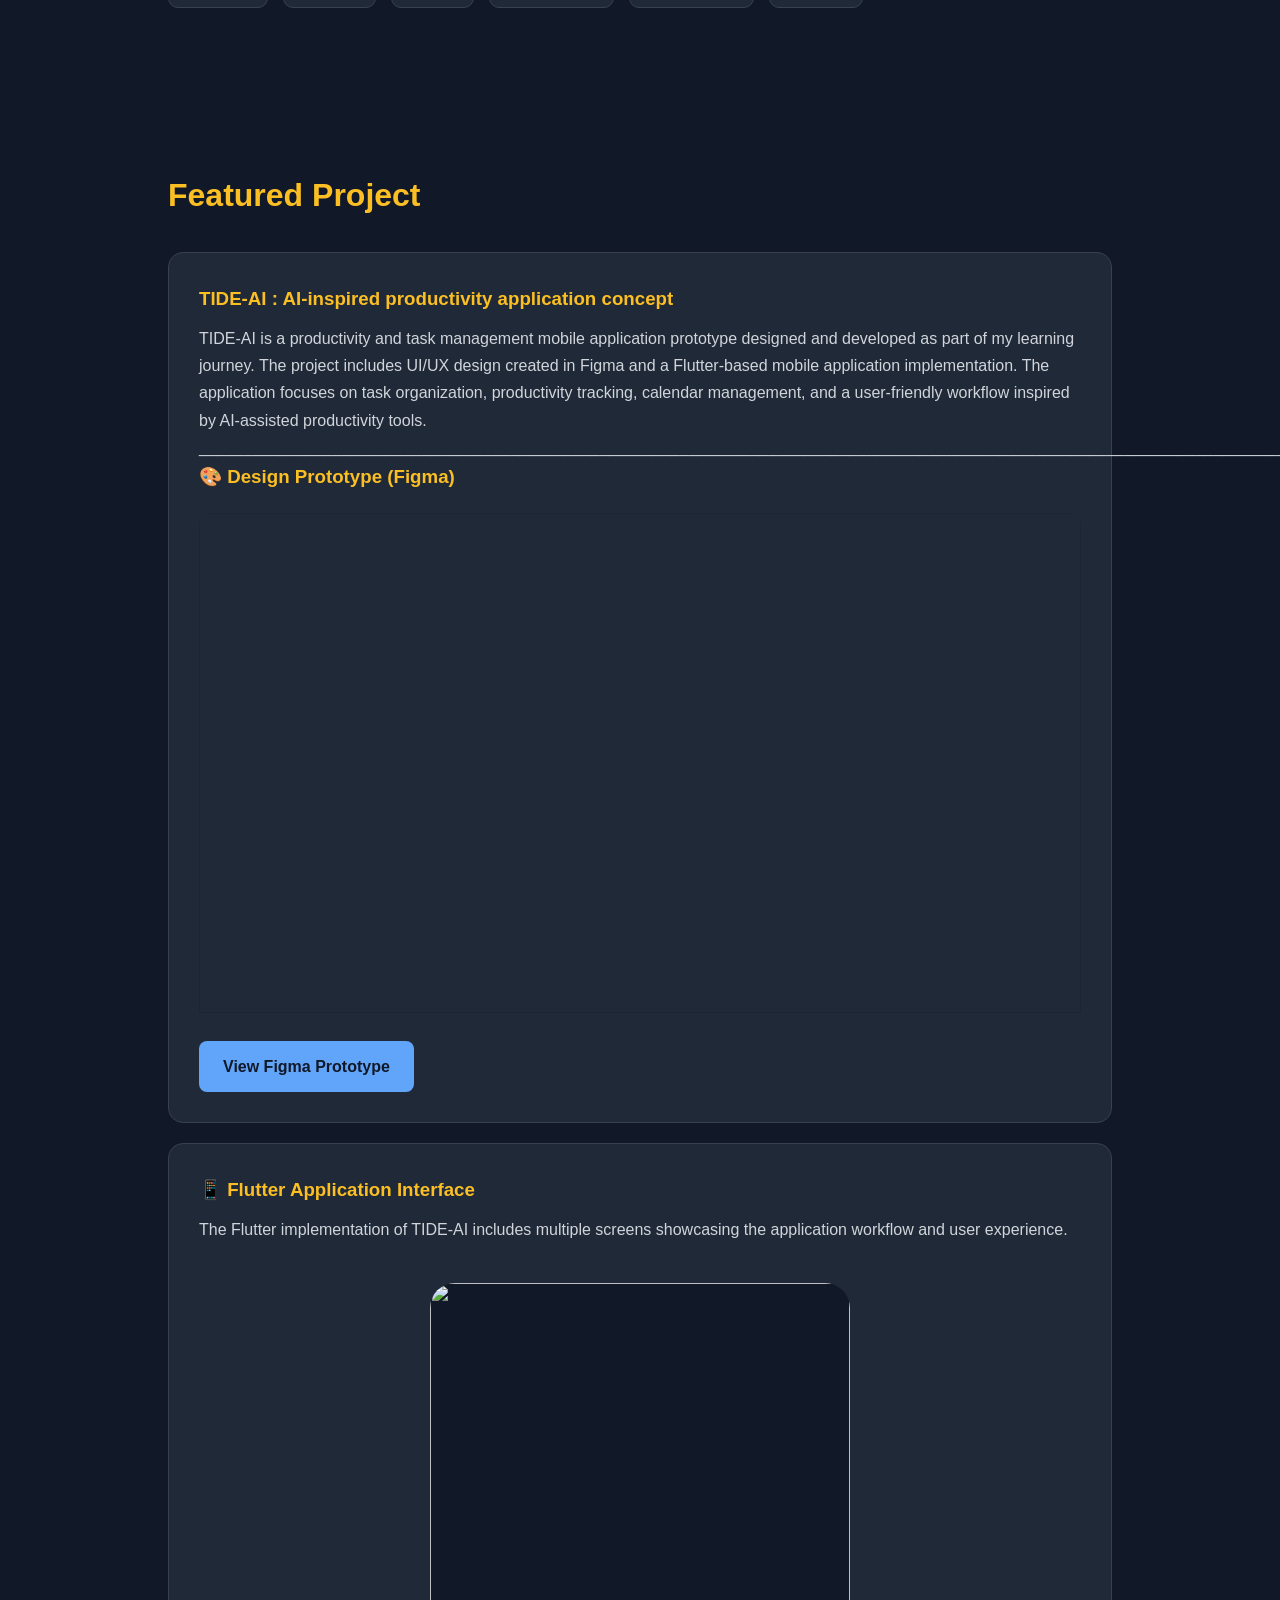
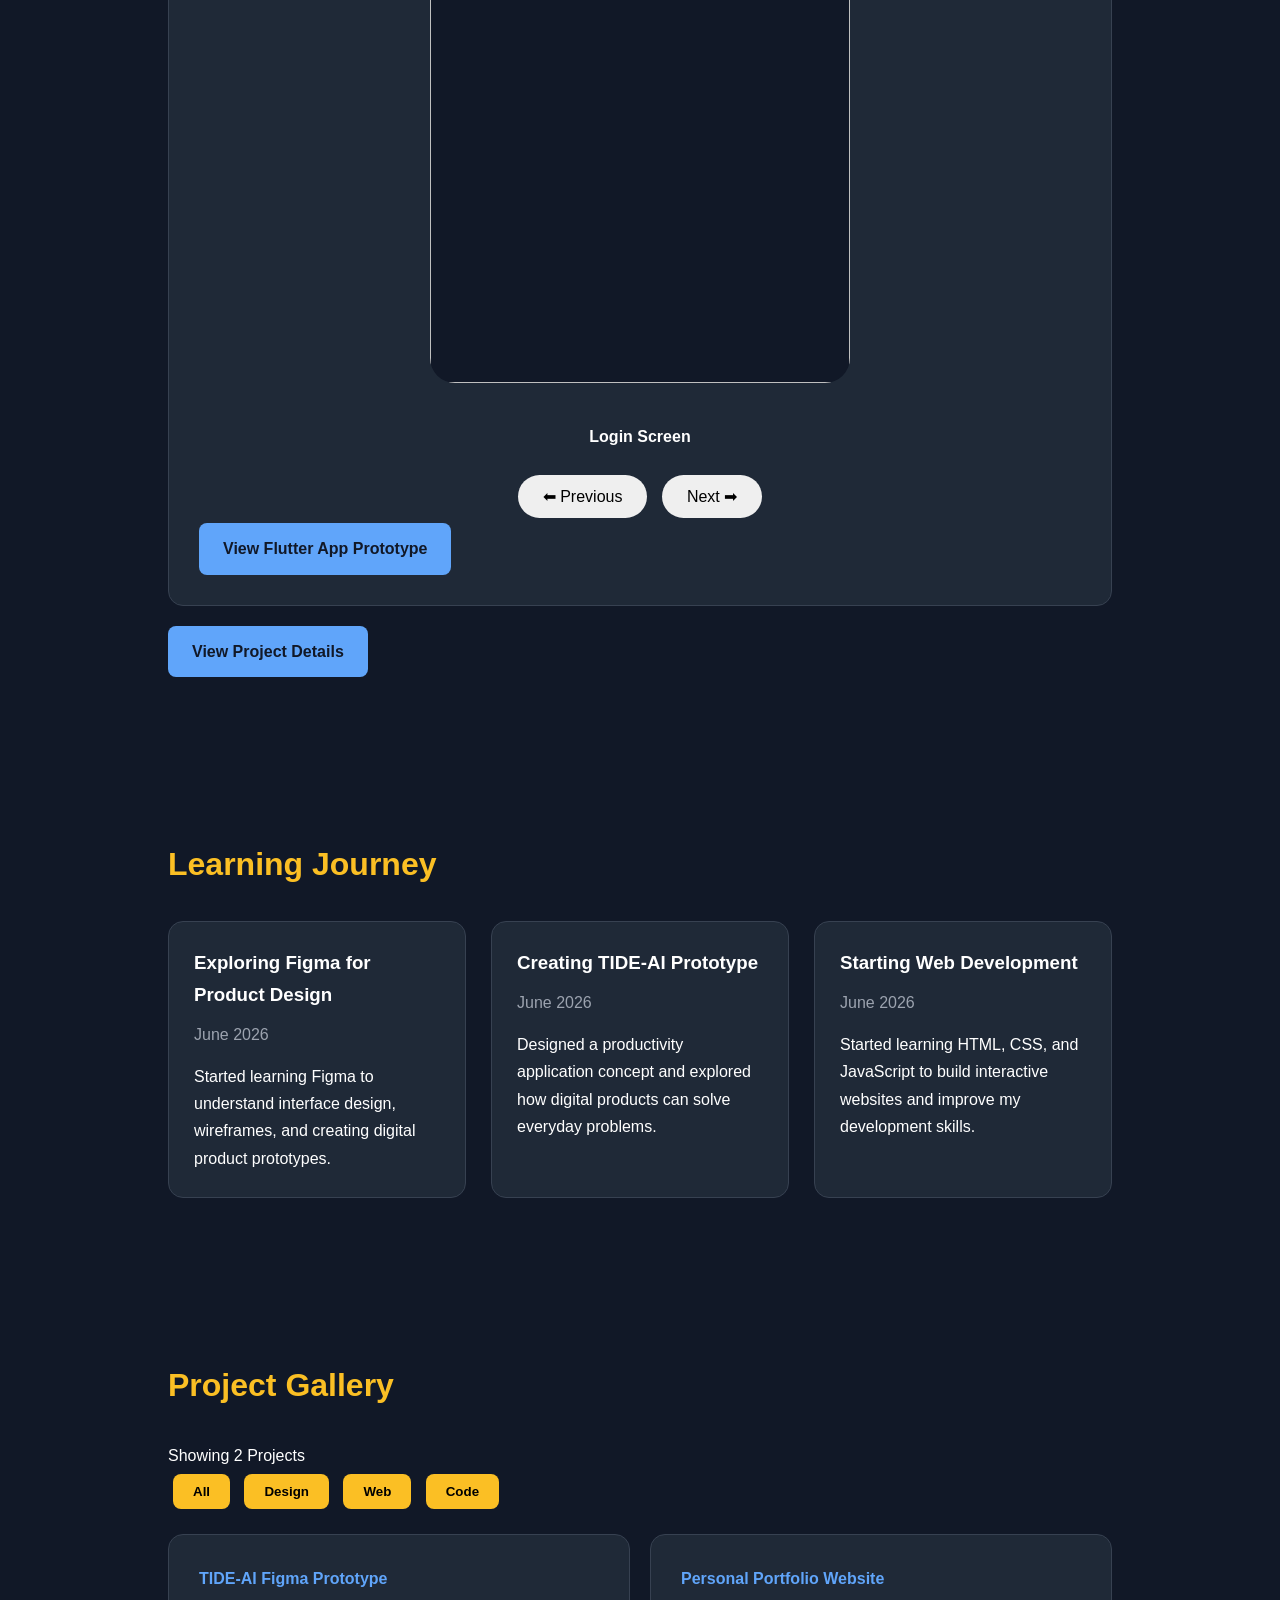
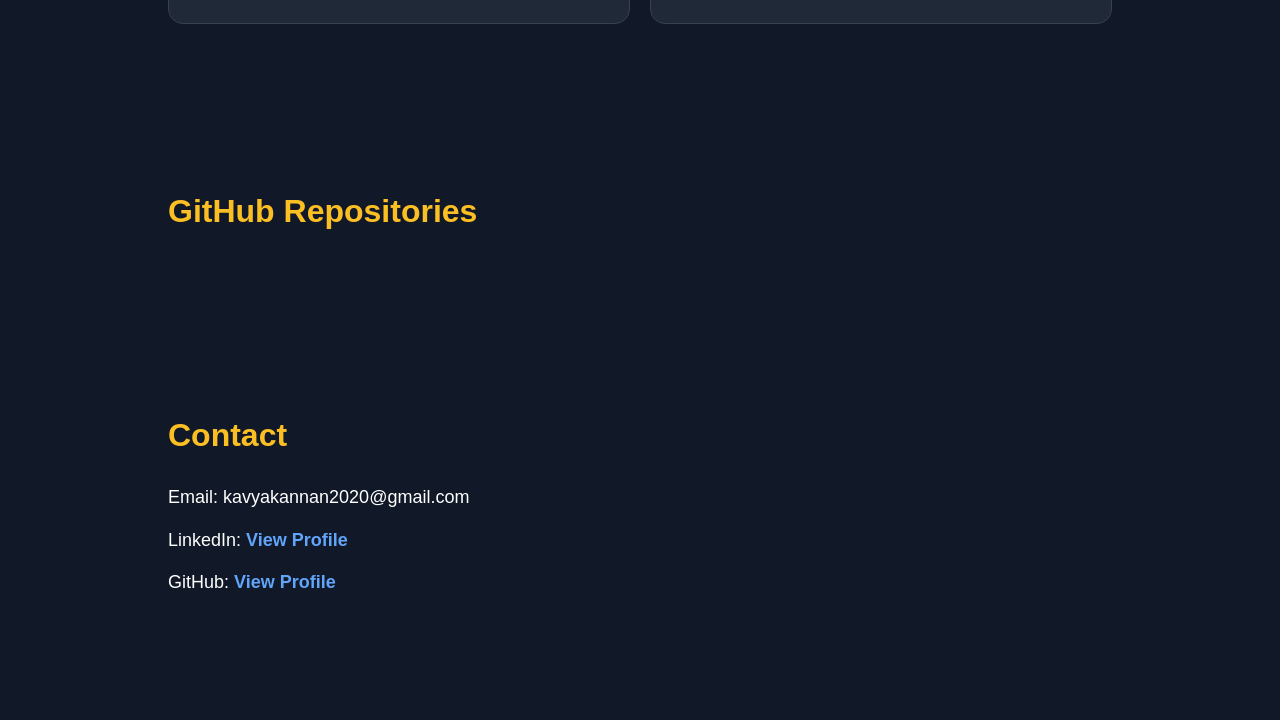
==== commit b15edb3b: "Update index.html" ====
--- a/index.html
+++ b/index.html
@@ -103,7 +103,7 @@
             calendar management, and a user-friendly workflow inspired by
             AI-assisted productivity tools.
         </p>
-<p>__________________________________________________________________________________________________________</p>
+<p>________________________________________________________________________________________________________________________________</p>
   
         <!-- FIGMA DESIGN -->
 
@@ -132,89 +132,56 @@
 
   </div>
 <div class="project-card">
-        <!-- FLUTTER APP SCREENSHOTS -->
-
-        <h3 class="app-title">
-            📱 Flutter Application Interface
-        </h3>
-
-
-        <p>
-            The Flutter implementation of TIDE-AI includes multiple screens
-            designed to demonstrate the application workflow and user experience.
-        </p>
-
-
-        <div class="flutter-gallery">
-
-
-            <div class="app-screen">
-
-                <img src="login.jpeg"
-                     alt="TIDE-AI Login Screen">
-
-                <h4>Login Screen</h4>
-
-            </div>
-
-
-
-            <div class="app-screen">
-
-                <img src="home.jpeg"
-                     alt="TIDE-AI Home Screen">
-
-                <h4>Home Dashboard</h4>
-
-            </div>
-
-
-
-            <div class="app-screen">
-
-                <img src="task.jpeg"
-                     alt="TIDE-AI Tasks Screen">
-
-                <h4>Tasks Management</h4>
-
-            </div>
-
-
-
-            <div class="app-screen">
-
-                <img src="calendar.jpeg"
-                     alt="TIDE-AI Calendar Screen">
-
-                <h4>Calendar</h4>
-
-            </div>
-
-
-
-            <div class="app-screen">
-
-                <img src="AI.jpeg"
-                     alt="TIDE-AI Assistant Screen">
-
-                <h4>AI Assistant Interface</h4>
-
-            </div>
-
-
-
-            <div class="app-screen">
-
-                <img src="profile-page.jpeg"
-                     alt="TIDE-AI Profile Screen">
-
-                <h4>User Profile</h4>
-
-            </div>
-
-
-        </div>
-
+
+        <!-- FLUTTER APP SLIDESHOW -->
+
+<h3 class="app-title">
+    📱 Flutter Application Interface
+</h3>
+
+
+<p>
+The Flutter implementation of TIDE-AI includes multiple screens
+showcasing the application workflow and user experience.
+</p>
+
+
+<div class="flutter-slider">
+
+    <img src="login.jpeg" class="slide active">
+
+    <img src="home.jpeg" class="slide">
+
+    <img src="task.jpeg" class="slide">
+
+    <img src="calendar.jpeg" class="slide">
+
+    <img src="AI.jpeg" class="slide">
+
+    <img src="profile-page.jpeg" class="slide">
+
+
+</div>
+
+
+<div class="slide-caption">
+    <h4 id="slide-title">
+        Login Screen
+    </h4>
+</div>
+
+
+<div class="slider-buttons">
+
+<button onclick="previousSlide()">
+⬅ Previous
+</button>
+
+<button onclick="nextSlide()">
+Next ➡
+</button>
+
+</div>
 
 
         <a href="https://flutlab.io/editor/5d6a2f70-1c2f-412c-8f25-de19f62e05c2"
--- a/style.css
+++ b/style.css
@@ -480,16 +480,185 @@
 
 .feature-card {
 
-padding:20px;
-border-radius:15px;
-background:#f5f5f5;
+    padding: 25px;
+    border-radius: 15px;
+    background: #1f2937;
+    text-align: center;
+    color: #111827;
+
+}
+.feature-card h3 {
+
+    color: #111827;
+    margin-bottom: 15px;
+
+}
+
+
+.feature-card p {
+
+    color: #374151;
+    line-height: 1.6;
+
+}
+.demo-video {
+
+    width: 90%;
+    max-width: 1000px;
+    height: auto;
+    display: block;
+    margin: 40px auto;
+    border-radius: 20px;
+
+}
+.video-container {
+
+    display: flex;
+    justify-content: center;
+    align-items: center;
+    width: 100%;
+
+}
+.flutter-slider {
+
+    width:100%;
+    max-width:450px;
+    height:650px;
+
+    margin:40px auto;
+
+    position:relative;
+
+    overflow:hidden;
+
+    border-radius:25px;
+
+}
+
+
+.slide {
+
+    width:100%;
+    height:100%;
+
+    object-fit:contain;
+
+    display:none;
+
+}
+
+
+.slide.active {
+
+    display:block;
+
+}
+
+
+
+.slide-caption {
+
+    text-align:center;
+
+}
+
+
+
+.slider-buttons {
+
+    text-align:center;
+
+    margin-top:20px;
+
+}
+
+
+.slider-buttons button {
+
+    padding:10px 20px;
+
+    margin:5px;
+
+    border:none;
+
+    border-radius:20px;
+
+    cursor:pointer;
+
+}
+.flutter-slider {
+
+width:100%;
+
+max-width:420px;
+
+height:700px;
+
+margin:40px auto;
+
+overflow:hidden;
+
+border-radius:25px;
+
+background:#111827;
+
+}
+
+
+
+.slide {
+
+width:100%;
+
+height:100%;
+
+object-fit:contain;
+
+display:none;
+
+}
+
+
+
+.slide.active {
+
+display:block;
+
+}
+
+
+
+.slide-caption {
+
 text-align:center;
 
-}
-.demo-video {
-
-width:100%;
-max-width:400px;
-border-radius:20px;
-
-}
+margin-top:20px;
+
+}
+
+
+
+.slider-buttons {
+
+text-align:center;
+
+margin-top:20px;
+
+}
+
+
+.slider-buttons button {
+
+padding:12px 25px;
+
+margin:5px;
+
+border:none;
+
+border-radius:25px;
+
+cursor:pointer;
+
+font-size:16px;
+
+}
